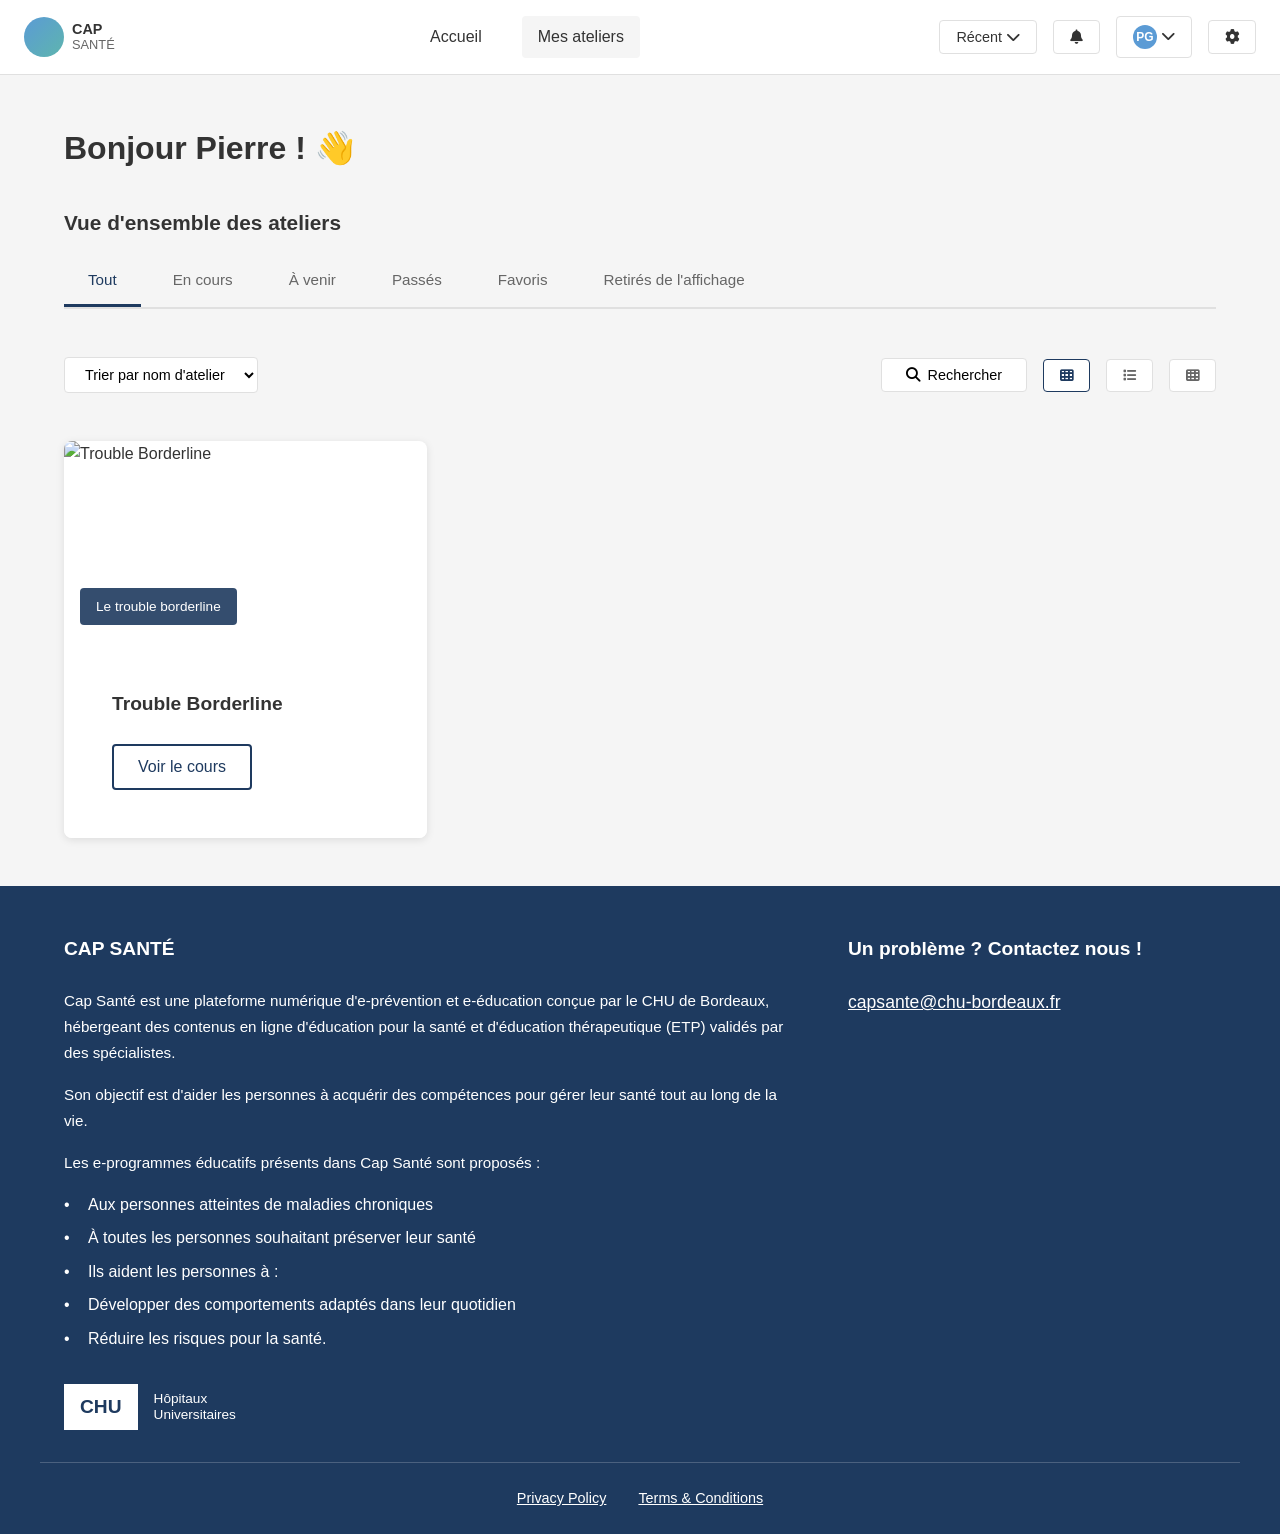
==== ateliers.html @ 9cea14b8 "reproduction site cap santé v1 statique" ====
<!DOCTYPE html>
<html lang="fr">
<head>
    <meta charset="UTF-8">
    <meta name="viewport" content="width=device-width, initial-scale=1.0">
    <title>Cap Santé - Mes ateliers</title>
    <link rel="stylesheet" href="styles.css">
    <link rel="stylesheet" href="https://cdnjs.cloudflare.com/ajax/libs/font-awesome/6.4.0/css/all.min.css">
</head>
<body>
    <!-- HEADER -->
    <header class="header">
        <div class="header-container">
            <div class="logo">
                <div class="logo-circle"></div>
                <div class="logo-text">
                    <span class="logo-cap">CAP</span>
                    <span class="logo-sante">SANTÉ</span>
                </div>
            </div>

            <nav class="nav">
                <a href="index.html" class="nav-link">Accueil</a>
                <a href="ateliers.html" class="nav-link active">Mes ateliers</a>
            </nav>

            <div class="user-section">
                <button class="recent-btn">
                    Récent <i class="fas fa-chevron-down"></i>
                </button>
                <button class="notif-btn">
                    <i class="fas fa-bell"></i>
                </button>
                <button class="user-btn">
                    <span class="user-avatar">PG</span>
                    <i class="fas fa-chevron-down"></i>
                </button>
                <button class="settings-btn">
                    <i class="fas fa-cog"></i>
                </button>
            </div>
        </div>
    </header>

    <!-- MAIN CONTENT -->
    <main class="main-content">
        <div class="container">
            <!-- Greeting -->
            <div class="greeting">
                <h1>Bonjour Pierre ! 👋</h1>
            </div>

            <!-- Tabs -->
            <div class="tabs-section">
                <h2 class="tabs-title">Vue d'ensemble des ateliers</h2>
                <div class="tabs">
                    <button class="tab active">Tout</button>
                    <button class="tab">En cours</button>
                    <button class="tab">À venir</button>
                    <button class="tab">Passés</button>
                    <button class="tab">Favoris</button>
                    <button class="tab">Retirés de l'affichage</button>
                </div>
            </div>

            <!-- Toolbar -->
            <div class="toolbar">
                <select class="sort-select">
                    <option>Trier par nom d'atelier</option>
                </select>
                <div class="toolbar-right">
                    <button class="search-btn">
                        <i class="fas fa-search"></i> Rechercher
                    </button>
                    <button class="view-btn active">
                        <i class="fas fa-th"></i>
                    </button>
                    <button class="view-btn">
                        <i class="fas fa-list"></i>
                    </button>
                    <button class="view-btn">
                        <i class="fas fa-table-cells"></i>
                    </button>
                </div>
            </div>

            <!-- Course Cards -->
            <div class="courses-grid">
                <div class="course-card">
                    <div class="course-image">
                        <img src="https://via.placeholder.com/300x200/8BC34A/FFFFFF?text=Le+trouble+borderline" alt="Trouble Borderline">
                        <span class="course-badge">Le trouble borderline</span>
                    </div>
                    <div class="course-content">
                        <h3 class="course-title">Trouble Borderline</h3>
                        <a href="cours.html" class="btn-outline">Voir le cours</a>
                    </div>
                </div>
            </div>
        </div>
    </main>

    <!-- FOOTER -->
    <footer class="footer">
        <div class="footer-container">
            <div class="footer-col footer-description">
                <h3 class="footer-title">CAP SANTÉ</h3>
                <p>Cap Santé est une plateforme numérique d'e-prévention et e-éducation conçue par le CHU de Bordeaux, hébergeant des contenus en ligne d'éducation pour la santé et d'éducation thérapeutique (ETP) validés par des spécialistes.</p>
                <p>Son objectif est d'aider les personnes à acquérir des compétences pour gérer leur santé tout au long de la vie.</p>
                <p>Les e-programmes éducatifs présents dans Cap Santé sont proposés :</p>
                <ul class="footer-list">
                    <li>Aux personnes atteintes de maladies chroniques</li>
                    <li>À toutes les personnes souhaitant préserver leur santé</li>
                    <li>Ils aident les personnes à :</li>
                    <li>Développer des comportements adaptés dans leur quotidien</li>
                    <li>Réduire les risques pour la santé.</li>
                </ul>

                <div class="footer-logo">
                    <div class="chu-logo">
                        <div class="chu-logo-box">CHU</div>
                        <div class="chu-logo-text">
                            <span>Hôpitaux</span>
                            <span>Universitaires</span>
                        </div>
                    </div>
                </div>
            </div>

            <div class="footer-col footer-contact">
                <h3 class="footer-title">Un problème ? Contactez nous !</h3>
                <a href="mailto:capsante@chu-bordeaux.fr" class="footer-email">capsante@chu-bordeaux.fr</a>
            </div>
        </div>

        <div class="footer-bottom">
            <a href="#" class="footer-link">Privacy Policy</a>
            <a href="#" class="footer-link">Terms & Conditions</a>
        </div>
    </footer>
</body>
</html>
---- styles.css ----
/* ========================================
   RESET & VARIABLES
   ======================================== */

* {
    margin: 0;
    padding: 0;
    box-sizing: border-box;
}

:root {
    /* Couleurs principales */
    --primary-blue: #1e3a5f;
    --secondary-blue: #2d4a6e;
    --light-blue: #5b9bd5;
    --accent-teal: #5eb5ae;
    --yellow: #ffc107;

    /* Couleurs de texte */
    --text-dark: #333;
    --text-light: #666;
    --text-white: #fff;

    /* Couleurs de fond */
    --bg-white: #fff;
    --bg-light-gray: #f5f5f5;
    --bg-gray: #e0e0e0;

    /* Espacements */
    --spacing-xs: 0.5rem;
    --spacing-sm: 1rem;
    --spacing-md: 1.5rem;
    --spacing-lg: 2rem;
    --spacing-xl: 3rem;

    /* Bordures */
    --border-radius: 8px;
    --border-radius-sm: 4px;

    /* Transitions */
    --transition: all 0.3s ease;
}

body {
    font-family: -apple-system, BlinkMacSystemFont, 'Segoe UI', Roboto, 'Helvetica Neue', Arial, sans-serif;
    line-height: 1.6;
    color: var(--text-dark);
    background-color: var(--bg-light-gray);
}

.container {
    max-width: 1200px;
    margin: 0 auto;
    padding: 0 var(--spacing-md);
}

/* ========================================
   HEADER
   ======================================== */

.header {
    background-color: var(--bg-white);
    border-bottom: 1px solid var(--bg-gray);
    padding: var(--spacing-sm) 0;
    position: sticky;
    top: 0;
    z-index: 100;
}

.header-container {
    max-width: 1400px;
    margin: 0 auto;
    padding: 0 var(--spacing-md);
    display: flex;
    align-items: center;
    justify-content: space-between;
}

/* Logo */
.logo {
    display: flex;
    align-items: center;
    gap: var(--spacing-xs);
    text-decoration: none;
}

.logo-circle {
    width: 40px;
    height: 40px;
    background: linear-gradient(135deg, var(--light-blue), var(--accent-teal));
    border-radius: 50%;
}

.logo-text {
    display: flex;
    flex-direction: column;
    line-height: 1.1;
}

.logo-cap {
    font-size: 0.9rem;
    font-weight: bold;
    color: var(--text-dark);
}

.logo-sante {
    font-size: 0.8rem;
    color: var(--text-light);
}

/* Navigation */
.nav {
    display: flex;
    gap: var(--spacing-md);
}

.nav-link {
    text-decoration: none;
    color: var(--text-dark);
    padding: var(--spacing-xs) var(--spacing-sm);
    border-radius: var(--border-radius-sm);
    transition: var(--transition);
}

.nav-link:hover {
    background-color: var(--bg-light-gray);
}

.nav-link.active {
    background-color: var(--bg-light-gray);
    font-weight: 500;
}

/* User section */
.user-section {
    display: flex;
    align-items: center;
    gap: var(--spacing-sm);
}

.user-section button {
    background: none;
    border: 1px solid var(--bg-gray);
    padding: var(--spacing-xs) var(--spacing-sm);
    border-radius: var(--border-radius-sm);
    cursor: pointer;
    transition: var(--transition);
    font-size: 0.9rem;
    color: var(--text-dark);
}

.user-section button:hover {
    background-color: var(--bg-light-gray);
}

.user-avatar {
    display: inline-block;
    width: 24px;
    height: 24px;
    background-color: var(--light-blue);
    color: var(--text-white);
    border-radius: 50%;
    text-align: center;
    line-height: 24px;
    font-size: 0.75rem;
    font-weight: bold;
}

/* ========================================
   HERO SECTION (Page d'accueil)
   ======================================== */

.hero {
    position: relative;
    height: 500px;
    background: linear-gradient(135deg, #1e3a5f 0%, #2d4a6e 50%, #5b9bd5 100%);
    display: flex;
    align-items: center;
    justify-content: flex-start;
    overflow: hidden;
}

.hero::before {
    content: '';
    position: absolute;
    top: 0;
    right: 0;
    width: 60%;
    height: 100%;
    background: url('https://via.placeholder.com/800x500/5b9bd5/FFFFFF?text=Education+Therapeutique') center/cover no-repeat;
    opacity: 0.3;
}

.hero-overlay {
    position: absolute;
    top: 0;
    left: 0;
    width: 100%;
    height: 100%;
    background: linear-gradient(to right, rgba(30, 58, 95, 0.9) 0%, rgba(30, 58, 95, 0.5) 100%);
}

.hero-content {
    position: relative;
    z-index: 2;
    max-width: 1200px;
    margin: 0 auto;
    padding: 0 var(--spacing-xl);
}

.hero-title {
    font-size: 4rem;
    font-weight: bold;
    color: var(--text-white);
    margin-bottom: var(--spacing-sm);
    text-shadow: 2px 2px 4px rgba(0, 0, 0, 0.3);
}

.hero-subtitle {
    font-size: 1.3rem;
    color: var(--text-white);
    margin-bottom: var(--spacing-lg);
    line-height: 1.5;
}

.btn-primary {
    display: inline-block;
    background-color: var(--accent-teal);
    color: var(--text-white);
    padding: var(--spacing-sm) var(--spacing-lg);
    border-radius: var(--border-radius);
    text-decoration: none;
    font-weight: 500;
    transition: var(--transition);
    box-shadow: 0 2px 4px rgba(0, 0, 0, 0.2);
}

.btn-primary:hover {
    background-color: #4a9f99;
    transform: translateY(-2px);
    box-shadow: 0 4px 8px rgba(0, 0, 0, 0.3);
}

/* ========================================
   CAP SANTÉ SECTION
   ======================================== */

.cap-sante-section {
    background-color: var(--bg-white);
    padding: var(--spacing-xl) 0;
}

.section-title {
    font-size: 2rem;
    color: var(--text-dark);
    margin-bottom: var(--spacing-md);
}

/* ========================================
   FOOTER
   ======================================== */

.footer {
    background-color: var(--primary-blue);
    color: var(--text-white);
    padding: var(--spacing-xl) 0 var(--spacing-md);
}

.footer-container {
    max-width: 1200px;
    margin: 0 auto;
    padding: 0 var(--spacing-md);
    display: grid;
    grid-template-columns: 2fr 1fr;
    gap: var(--spacing-xl);
}

.footer-title {
    font-size: 1.2rem;
    margin-bottom: var(--spacing-md);
    font-weight: bold;
}

.footer-description p {
    margin-bottom: var(--spacing-sm);
    font-size: 0.95rem;
    line-height: 1.7;
}

.footer-list {
    list-style: none;
    margin: var(--spacing-sm) 0;
}

.footer-list li {
    padding-left: var(--spacing-md);
    position: relative;
    margin-bottom: var(--spacing-xs);
}

.footer-list li::before {
    content: '•';
    position: absolute;
    left: 0;
}

.footer-logo {
    margin-top: var(--spacing-lg);
}

.chu-logo {
    display: flex;
    align-items: center;
    gap: var(--spacing-sm);
}

.chu-logo-box {
    background-color: var(--text-white);
    color: var(--primary-blue);
    padding: var(--spacing-xs) var(--spacing-sm);
    font-weight: bold;
    font-size: 1.2rem;
}

.chu-logo-text {
    display: flex;
    flex-direction: column;
    line-height: 1.2;
    font-size: 0.85rem;
}

.footer-email {
    color: var(--text-white);
    font-size: 1.1rem;
    text-decoration: underline;
}

.footer-email:hover {
    color: var(--accent-teal);
}

.footer-bottom {
    max-width: 1200px;
    margin: var(--spacing-lg) auto 0;
    padding: var(--spacing-md) var(--spacing-md) 0;
    border-top: 1px solid rgba(255, 255, 255, 0.2);
    text-align: center;
    display: flex;
    justify-content: center;
    gap: var(--spacing-lg);
}

.footer-link {
    color: var(--text-white);
    text-decoration: underline;
    font-size: 0.9rem;
}

.footer-link:hover {
    color: var(--accent-teal);
}

/* ========================================
   ATELIERS PAGE (Dashboard)
   ======================================== */

.main-content {
    padding: var(--spacing-xl) 0;
}

.greeting h1 {
    font-size: 2rem;
    margin-bottom: var(--spacing-lg);
}

/* Tabs */
.tabs-section {
    margin-bottom: var(--spacing-lg);
}

.tabs-title {
    font-size: 1.3rem;
    margin-bottom: var(--spacing-sm);
}

.tabs {
    display: flex;
    gap: var(--spacing-xs);
    border-bottom: 2px solid var(--bg-gray);
    flex-wrap: wrap;
}

.tab {
    background: none;
    border: none;
    padding: var(--spacing-sm) var(--spacing-md);
    cursor: pointer;
    font-size: 0.95rem;
    color: var(--text-light);
    border-bottom: 3px solid transparent;
    transition: var(--transition);
}

.tab:hover {
    color: var(--text-dark);
}

.tab.active {
    color: var(--primary-blue);
    border-bottom-color: var(--primary-blue);
    font-weight: 500;
}

/* Toolbar */
.toolbar {
    display: flex;
    justify-content: space-between;
    align-items: center;
    margin-bottom: var(--spacing-lg);
    padding: var(--spacing-sm) 0;
}

.sort-select {
    padding: var(--spacing-xs) var(--spacing-sm);
    border: 1px solid var(--bg-gray);
    border-radius: var(--border-radius-sm);
    background-color: var(--bg-white);
    cursor: pointer;
    font-size: 0.9rem;
}

.toolbar-right {
    display: flex;
    gap: var(--spacing-sm);
    align-items: center;
}

.search-btn {
    background-color: var(--bg-white);
    border: 1px solid var(--bg-gray);
    padding: var(--spacing-xs) var(--spacing-md);
    border-radius: var(--border-radius-sm);
    cursor: pointer;
    font-size: 0.9rem;
    display: flex;
    align-items: center;
    gap: var(--spacing-xs);
}

.view-btn {
    background-color: var(--bg-white);
    border: 1px solid var(--bg-gray);
    padding: var(--spacing-xs) var(--spacing-sm);
    border-radius: var(--border-radius-sm);
    cursor: pointer;
    color: var(--text-light);
    transition: var(--transition);
}

.view-btn:hover,
.view-btn.active {
    color: var(--primary-blue);
    border-color: var(--primary-blue);
}

/* Course Grid */
.courses-grid {
    display: grid;
    grid-template-columns: repeat(auto-fill, minmax(300px, 1fr));
    gap: var(--spacing-lg);
}

.course-card {
    background-color: var(--bg-white);
    border-radius: var(--border-radius);
    overflow: hidden;
    box-shadow: 0 2px 8px rgba(0, 0, 0, 0.1);
    transition: var(--transition);
}

.course-card:hover {
    transform: translateY(-4px);
    box-shadow: 0 4px 16px rgba(0, 0, 0, 0.15);
}

.course-image {
    position: relative;
    height: 200px;
    overflow: hidden;
}

.course-image img {
    width: 100%;
    height: 100%;
    object-fit: cover;
}

.course-badge {
    position: absolute;
    bottom: var(--spacing-sm);
    left: var(--spacing-sm);
    background-color: rgba(30, 58, 95, 0.9);
    color: var(--text-white);
    padding: var(--spacing-xs) var(--spacing-sm);
    border-radius: var(--border-radius-sm);
    font-size: 0.85rem;
}

.course-content {
    padding: var(--spacing-md);
}

.course-title {
    font-size: 1.2rem;
    margin-bottom: var(--spacing-md);
    color: var(--text-dark);
}

.btn-outline {
    display: inline-block;
    padding: var(--spacing-xs) var(--spacing-md);
    border: 2px solid var(--primary-blue);
    border-radius: var(--border-radius-sm);
    color: var(--primary-blue);
    text-decoration: none;
    font-weight: 500;
    transition: var(--transition);
}

.btn-outline:hover {
    background-color: var(--primary-blue);
    color: var(--text-white);
}

/* ========================================
   COURSE PAGE (Cours intérieur)
   ======================================== */

.course-layout {
    display: flex;
    min-height: calc(100vh - 60px);
}

/* Sidebar */
.course-sidebar {
    width: 280px;
    background-color: var(--bg-white);
    border-right: 1px solid var(--bg-gray);
    padding: var(--spacing-md);
    overflow-y: auto;
}

.sidebar-header {
    display: flex;
    justify-content: space-between;
    align-items: center;
    margin-bottom: var(--spacing-md);
}

.sidebar-header h3 {
    font-size: 1.1rem;
    color: var(--text-dark);
}

.sidebar-close {
    background: none;
    border: none;
    cursor: pointer;
    color: var(--text-light);
    font-size: 1.2rem;
}

.sidebar-nav {
    display: flex;
    flex-direction: column;
    gap: var(--spacing-xs);
}

.sidebar-section {
    border: 1px solid var(--bg-gray);
    border-radius: var(--border-radius-sm);
    overflow: hidden;
}

.sidebar-section.active {
    border-color: var(--light-blue);
}

.sidebar-section-btn {
    width: 100%;
    display: flex;
    justify-content: space-between;
    align-items: center;
    padding: var(--spacing-sm);
    background-color: var(--bg-light-gray);
    border: none;
    cursor: pointer;
    font-size: 0.95rem;
    color: var(--text-dark);
    text-align: left;
}

.sidebar-section.active .sidebar-section-btn {
    background-color: #e3f2fd;
    color: var(--light-blue);
    font-weight: 500;
}

.sidebar-section-content {
    padding: var(--spacing-xs) var(--spacing-sm);
    background-color: var(--bg-white);
}

.sidebar-link {
    display: block;
    padding: var(--spacing-xs) var(--spacing-sm);
    color: var(--text-dark);
    text-decoration: none;
    border-radius: var(--border-radius-sm);
    font-size: 0.9rem;
}

.sidebar-link:hover {
    background-color: var(--bg-light-gray);
}

/* Main Course Content */
.course-main {
    flex: 1;
    overflow-y: auto;
}

.course-banner {
    position: relative;
    height: 300px;
    background-color: #9fa8a3;
    overflow: hidden;
}

.course-banner img {
    width: 100%;
    height: 100%;
    object-fit: cover;
    opacity: 0.7;
}

.course-banner-overlay {
    position: absolute;
    bottom: 0;
    left: 0;
    width: 100%;
    padding: var(--spacing-lg);
    background: linear-gradient(to top, rgba(0, 0, 0, 0.8), transparent);
    color: var(--text-white);
}

.course-banner-label {
    display: inline-block;
    background-color: rgba(255, 255, 255, 0.9);
    color: var(--text-dark);
    padding: var(--spacing-xs) var(--spacing-sm);
    border-radius: var(--border-radius-sm);
    font-size: 0.85rem;
    margin-bottom: var(--spacing-xs);
}

.course-banner-title {
    font-size: 2rem;
    margin-bottom: var(--spacing-xs);
}

.course-banner-author {
    font-size: 0.9rem;
    opacity: 0.9;
}

/* Course Tabs */
.course-tabs {
    display: flex;
    background-color: var(--bg-white);
    border-bottom: 2px solid var(--bg-gray);
}

.course-tab {
    padding: var(--spacing-sm) var(--spacing-lg);
    background: none;
    border: none;
    border-bottom: 3px solid transparent;
    cursor: pointer;
    font-size: 1rem;
    color: var(--text-light);
    transition: var(--transition);
}

.course-tab:hover {
    color: var(--text-dark);
}

.course-tab.active {
    color: var(--light-blue);
    border-bottom-color: var(--light-blue);
    font-weight: 500;
}

/* Course Content Sections */
.course-content {
    background-color: var(--bg-white);
    padding: var(--spacing-xl);
}

.course-section {
    margin-bottom: var(--spacing-xl);
    padding-bottom: var(--spacing-xl);
    border-bottom: 1px solid var(--bg-gray);
}

.course-section:last-child {
    border-bottom: none;
}

.course-section h2 {
    font-size: 1.5rem;
    margin-bottom: var(--spacing-md);
    color: var(--text-dark);
}

.course-section h3 {
    font-size: 1.2rem;
    margin-bottom: var(--spacing-md);
    color: var(--text-dark);
}

/* Video Container */
.video-container {
    margin-top: var(--spacing-md);
}

.video-placeholder {
    background-color: #000;
    color: var(--text-white);
    height: 400px;
    display: flex;
    flex-direction: column;
    align-items: center;
    justify-content: center;
    gap: var(--spacing-md);
    border-radius: var(--border-radius);
}

.video-placeholder p {
    font-size: 1.2rem;
}

.play-btn {
    background-color: var(--bg-white);
    color: var(--text-dark);
    border: none;
    padding: var(--spacing-sm) var(--spacing-lg);
    border-radius: var(--border-radius);
    cursor: pointer;
    font-size: 1rem;
    display: flex;
    align-items: center;
    gap: var(--spacing-xs);
    transition: var(--transition);
}

.play-btn:hover {
    background-color: var(--bg-light-gray);
}

/* Rating Section */
.rating-section {
    margin-top: var(--spacing-xl);
}

.rating-container {
    display: grid;
    grid-template-columns: 1fr 2fr;
    gap: var(--spacing-xl);
    margin-bottom: var(--spacing-lg);
    padding: var(--spacing-lg);
    background-color: var(--bg-light-gray);
    border-radius: var(--border-radius);
}

.rating-summary {
    text-align: center;
}

.rating-number {
    font-size: 4rem;
    font-weight: bold;
    color: var(--text-dark);
}

.rating-stars {
    font-size: 1.5rem;
    color: var(--bg-gray);
    margin: var(--spacing-sm) 0;
}

.rating-text {
    color: var(--text-light);
    margin-bottom: var(--spacing-md);
}

.btn-yellow {
    background-color: var(--yellow);
    color: var(--text-dark);
    border: none;
    padding: var(--spacing-sm) var(--spacing-lg);
    border-radius: var(--border-radius-sm);
    cursor: pointer;
    font-weight: 500;
    transition: var(--transition);
}

.btn-yellow:hover {
    background-color: #e0a800;
}

.rating-bars {
    display: flex;
    flex-direction: column;
    gap: var(--spacing-sm);
}

.rating-bar-item {
    display: flex;
    align-items: center;
    gap: var(--spacing-sm);
}

.rating-bar {
    flex: 1;
    height: 20px;
    background-color: var(--bg-gray);
    border-radius: var(--border-radius-sm);
    overflow: hidden;
}

.rating-bar-fill {
    height: 100%;
    background-color: var(--yellow);
}

.rating-stars-small {
    color: var(--yellow);
    font-size: 0.9rem;
    white-space: nowrap;
}

.rating-stars-small .far {
    color: var(--bg-gray);
}

/* Reviews Section */
.reviews-section {
    margin-top: var(--spacing-lg);
}

.reviews-header {
    display: flex;
    justify-content: space-between;
    align-items: center;
    margin-bottom: var(--spacing-md);
}

.reviews-header h4 {
    font-size: 1.2rem;
}

.reviews-filter {
    padding: var(--spacing-xs) var(--spacing-sm);
    border: 1px solid var(--bg-gray);
    border-radius: var(--border-radius-sm);
    background-color: var(--bg-white);
}

.no-reviews {
    text-align: center;
    color: var(--text-light);
    padding: var(--spacing-lg);
    font-style: italic;
}

/* Scroll to top button */
.scroll-top {
    position: fixed;
    bottom: var(--spacing-lg);
    right: var(--spacing-lg);
    width: 50px;
    height: 50px;
    background-color: var(--light-blue);
    color: var(--text-white);
    border: none;
    border-radius: 50%;
    cursor: pointer;
    box-shadow: 0 2px 8px rgba(0, 0, 0, 0.2);
    transition: var(--transition);
}

.scroll-top:hover {
    background-color: var(--primary-blue);
    transform: translateY(-2px);
}

/* ========================================
   RESPONSIVE (pour plus tard)
   ======================================== */

@media (max-width: 768px) {
    .header-container {
        flex-direction: column;
        gap: var(--spacing-sm);
    }

    .hero-title {
        font-size: 2.5rem;
    }

    .footer-container {
        grid-template-columns: 1fr;
    }

    .course-layout {
        flex-direction: column;
    }

    .course-sidebar {
        width: 100%;
    }

    .rating-container {
        grid-template-columns: 1fr;
    }
}
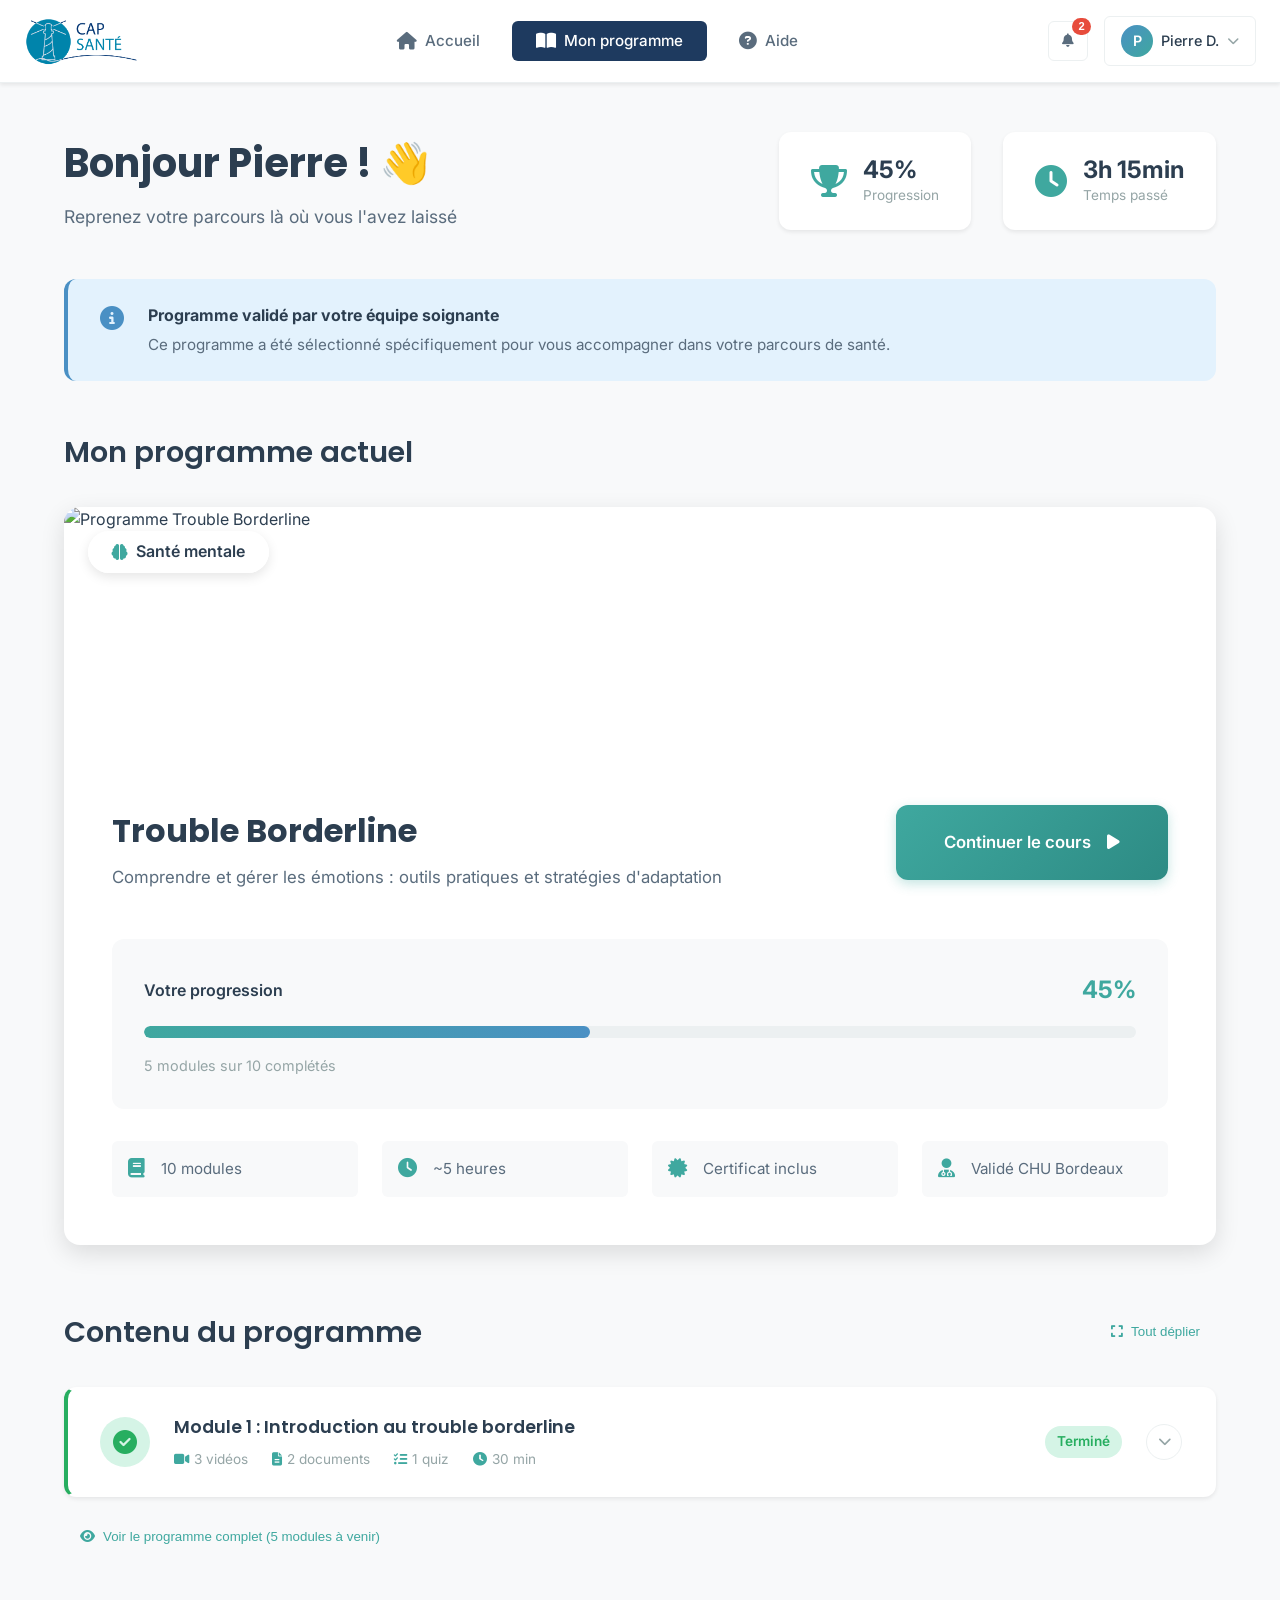
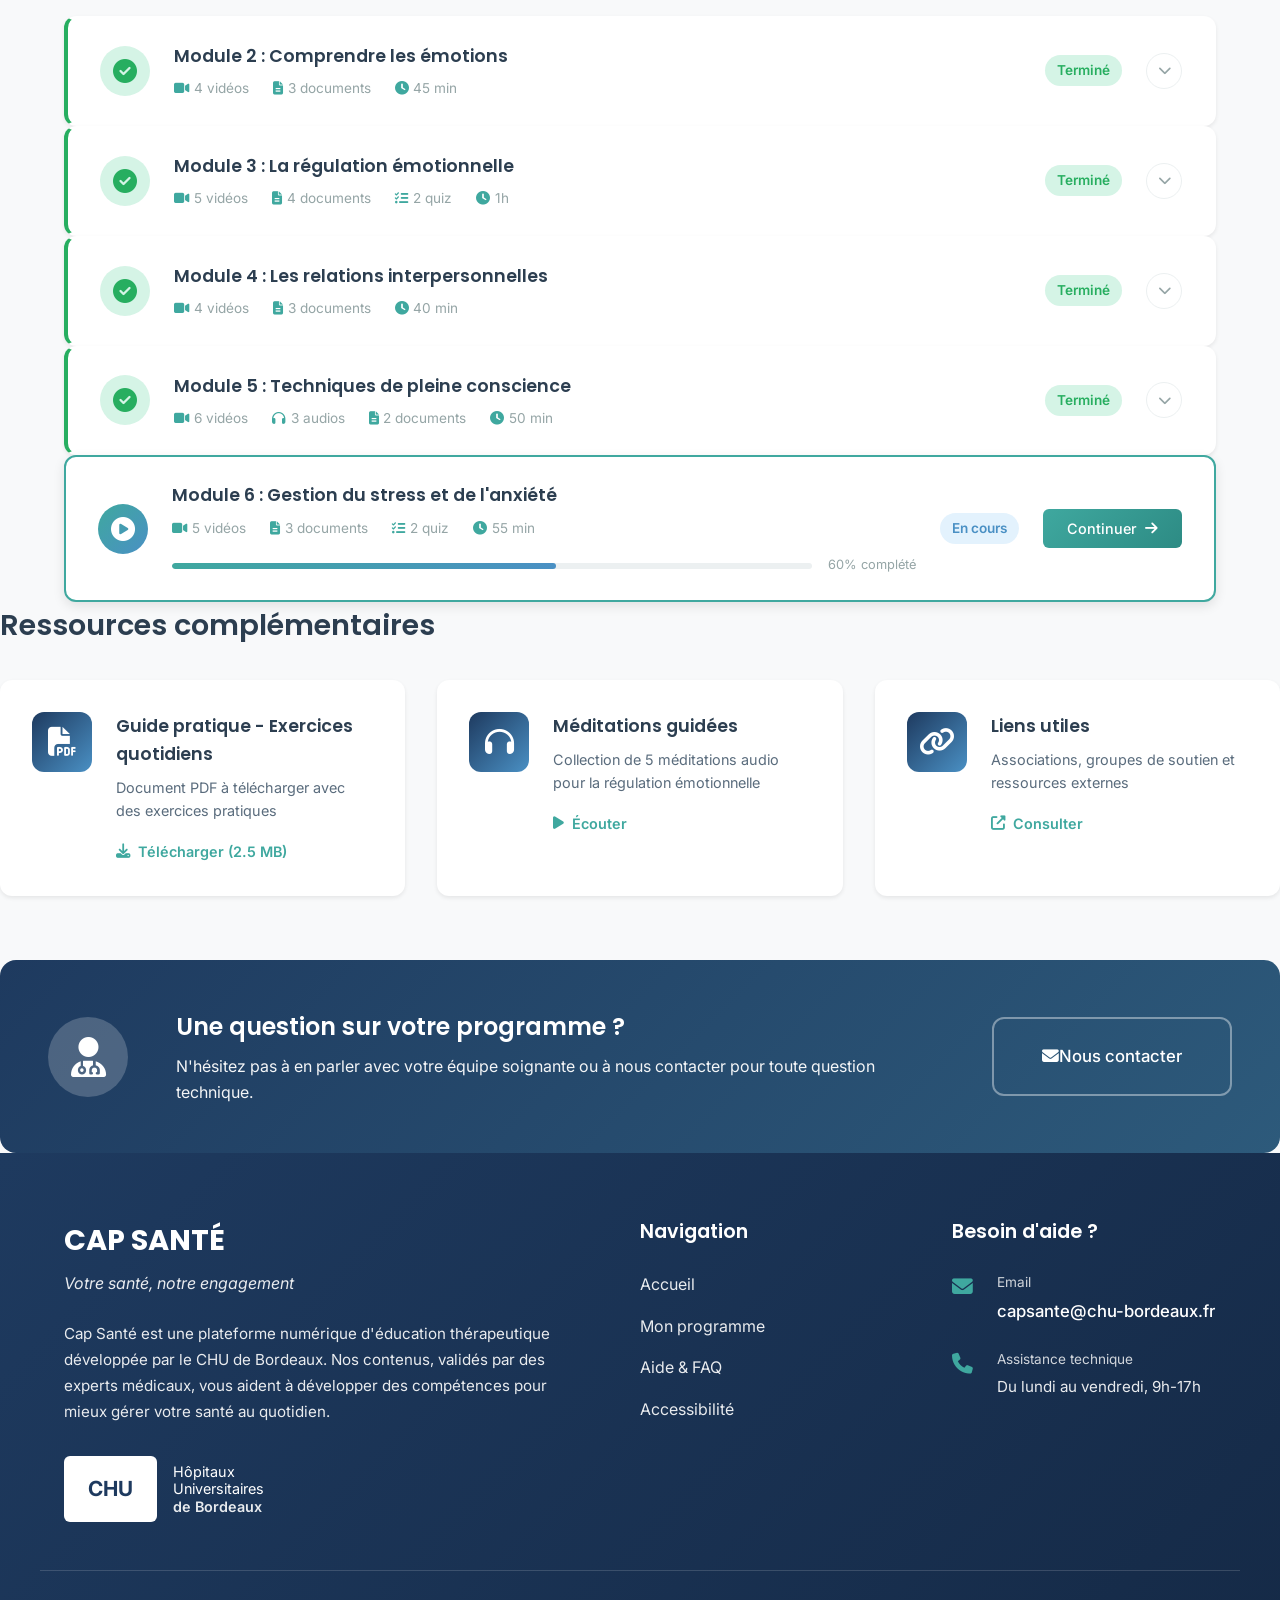
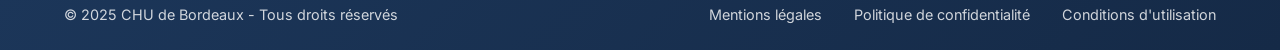
==== commit 2b060bed: "amélioration UX UI DESIGN" ====
--- a/ateliers.html
+++ b/ateliers.html
@@ -3,140 +3,539 @@
 <head>
     <meta charset="UTF-8">
     <meta name="viewport" content="width=device-width, initial-scale=1.0">
-    <title>Cap Santé - Mes ateliers</title>
+    <title>Cap Santé - Mon programme</title>
     <link rel="stylesheet" href="styles.css">
     <link rel="stylesheet" href="https://cdnjs.cloudflare.com/ajax/libs/font-awesome/6.4.0/css/all.min.css">
+    <link rel="preconnect" href="https://fonts.googleapis.com">
+    <link rel="preconnect" href="https://fonts.gstatic.com" crossorigin>
+    <link href="https://fonts.googleapis.com/css2?family=Poppins:wght@300;400;500;600;700&family=Inter:wght@400;500;600&display=swap" rel="stylesheet">
 </head>
+
 <body>
-    <!-- HEADER -->
+    <!-- HEADER (cohérent avec index) -->
     <header class="header">
         <div class="header-container">
-            <div class="logo">
-                <div class="logo-circle"></div>
-                <div class="logo-text">
-                    <span class="logo-cap">CAP</span>
-                    <span class="logo-sante">SANTÉ</span>
-                </div>
-            </div>
-
-            <nav class="nav">
-                <a href="index.html" class="nav-link">Accueil</a>
-                <a href="ateliers.html" class="nav-link active">Mes ateliers</a>
+            <a href="index.html" class="logo">
+                <img src="assets/images/logo-cap-sante.png" alt="Cap Santé - Retour à l'accueil" class="logo-img">
+            </a>
+
+            <nav class="nav" aria-label="Navigation principale">
+                <a href="index.html" class="nav-link">
+                    <i class="fas fa-home"></i>
+                    <span>Accueil</span>
+                </a>
+                <a href="ateliers.html" class="nav-link active" aria-current="page">
+                    <i class="fas fa-book-open"></i>
+                    <span>Mon programme</span>
+                </a>
+                <a href="#" class="nav-link">
+                    <i class="fas fa-question-circle"></i>
+                    <span>Aide</span>
+                </a>
             </nav>
 
             <div class="user-section">
-                <button class="recent-btn">
-                    Récent <i class="fas fa-chevron-down"></i>
+                <button class="icon-btn" aria-label="Notifications">
+                    <i class="fas fa-bell"></i>
+                    <span class="notif-badge">2</span>
                 </button>
-                <button class="notif-btn">
-                    <i class="fas fa-bell"></i>
-                </button>
-                <button class="user-btn">
-                    <span class="user-avatar">PG</span>
+                <div class="user-profile">
+                    <span class="user-avatar">P</span>
+                    <span class="user-name">Pierre D.</span>
                     <i class="fas fa-chevron-down"></i>
-                </button>
-                <button class="settings-btn">
-                    <i class="fas fa-cog"></i>
-                </button>
+                </div>
             </div>
         </div>
     </header>
 
     <!-- MAIN CONTENT -->
-    <main class="main-content">
+    <main class="main-content dashboard-content">
         <div class="container">
-            <!-- Greeting -->
-            <div class="greeting">
-                <h1>Bonjour Pierre ! 👋</h1>
-            </div>
-
-            <!-- Tabs -->
-            <div class="tabs-section">
-                <h2 class="tabs-title">Vue d'ensemble des ateliers</h2>
-                <div class="tabs">
-                    <button class="tab active">Tout</button>
-                    <button class="tab">En cours</button>
-                    <button class="tab">À venir</button>
-                    <button class="tab">Passés</button>
-                    <button class="tab">Favoris</button>
-                    <button class="tab">Retirés de l'affichage</button>
-                </div>
-            </div>
-
-            <!-- Toolbar -->
-            <div class="toolbar">
-                <select class="sort-select">
-                    <option>Trier par nom d'atelier</option>
-                </select>
-                <div class="toolbar-right">
-                    <button class="search-btn">
-                        <i class="fas fa-search"></i> Rechercher
+            <!-- Greeting Section avec contexte -->
+            <div class="dashboard-greeting">
+                <div class="greeting-text">
+                    <h1 class="greeting-title">Bonjour Pierre ! 👋</h1>
+                    <p class="greeting-subtitle">Reprenez votre parcours là où vous l'avez laissé</p>
+                </div>
+                <div class="greeting-stats">
+                    <div class="stat-item">
+                        <i class="fas fa-trophy"></i>
+                        <div>
+                            <span class="stat-value">45%</span>
+                            <span class="stat-label">Progression</span>
+                        </div>
+                    </div>
+                    <div class="stat-item">
+                        <i class="fas fa-clock"></i>
+                        <div>
+                            <span class="stat-value">3h 15min</span>
+                            <span class="stat-label">Temps passé</span>
+                        </div>
+                    </div>
+                </div>
+            </div>
+
+            <!-- Alert/Info Box -->
+            <div class="info-alert info-alert-primary">
+                <i class="fas fa-info-circle"></i>
+                <div>
+                    <strong>Programme validé par votre équipe soignante</strong>
+                    <p>Ce programme a été sélectionné spécifiquement pour vous accompagner dans votre parcours de santé.</p>
+                </div>
+            </div>
+
+            <!-- Mon Programme Principal -->
+            <section class="my-program-section">
+                <div class="section-header-inline">
+                    <h2 class="section-title-small">Mon programme actuel</h2>
+                </div>
+
+                <div class="program-hero-card">
+                    <div class="program-hero-image">
+                        <img src="https://via.placeholder.com/800x300/8e44ad/FFFFFF?text=Trouble+Borderline" alt="Programme Trouble Borderline">
+                        <div class="program-hero-badge">
+                            <i class="fas fa-brain"></i>
+                            <span>Santé mentale</span>
+                        </div>
+                    </div>
+
+                    <div class="program-hero-content">
+                        <div class="program-hero-header">
+                            <div>
+                                <h2 class="program-hero-title">Trouble Borderline</h2>
+                                <p class="program-hero-subtitle">Comprendre et gérer les émotions : outils pratiques et stratégies d'adaptation</p>
+                            </div>
+                            <a href="cours.html" class="btn-primary">
+                                <span>Continuer le cours</span>
+                                <i class="fas fa-play"></i>
+                            </a>
+                        </div>
+
+                        <!-- Progress Bar -->
+                        <div class="progress-section">
+                            <div class="progress-header">
+                                <span class="progress-label">Votre progression</span>
+                                <span class="progress-percentage">45%</span>
+                            </div>
+                            <div class="progress-bar-container">
+                                <div class="progress-bar-fill" style="width: 45%"></div>
+                            </div>
+                            <p class="progress-text">5 modules sur 10 complétés</p>
+                        </div>
+
+                        <!-- Quick Stats -->
+                        <div class="program-quick-stats">
+                            <div class="quick-stat-item">
+                                <i class="fas fa-book"></i>
+                                <span>10 modules</span>
+                            </div>
+                            <div class="quick-stat-item">
+                                <i class="fas fa-clock"></i>
+                                <span>~5 heures</span>
+                            </div>
+                            <div class="quick-stat-item">
+                                <i class="fas fa-certificate"></i>
+                                <span>Certificat inclus</span>
+                            </div>
+                            <div class="quick-stat-item">
+                                <i class="fas fa-user-md"></i>
+                                <span>Validé CHU Bordeaux</span>
+                            </div>
+                        </div>
+                    </div>
+                </div>
+            </section>
+
+            <!-- Modules / Chapitres -->
+            <section class="modules-section">
+                <div class="section-header-inline">
+                    <h2 class="section-title-small">Contenu du programme</h2>
+                    <div class="section-actions">
+                        <button class="btn-text">
+                            <i class="fas fa-expand"></i> Tout déplier
+                        </button>
+                    </div>
+                </div>
+
+                <div class="modules-list">
+                    <!-- Module 1 - Complété -->
+                    <div class="module-item module-completed">
+                        <div class="module-header">
+                            <div class="module-icon">
+                                <i class="fas fa-check-circle"></i>
+                            </div>
+                            <div class="module-info">
+                                <h3 class="module-title">Module 1 : Introduction au trouble borderline</h3>
+                                <div class="module-meta">
+                                    <span><i class="fas fa-video"></i> 3 vidéos</span>
+                                    <span><i class="fas fa-file-alt"></i> 2 documents</span>
+                                    <span><i class="fas fa-tasks"></i> 1 quiz</span>
+                                    <span><i class="fas fa-clock"></i> 30 min</span>
+                                </div>
+                            </div>
+                            <div class="module-actions">
+                                <span class="module-status module-status-done">Terminé</span>
+                                <button class="btn-icon" aria-label="Détails du module">
+                                    <i class="fas fa-chevron-down"></i>
+                                </button>
+                            </div>
+                        </div>
+                    </div>
+                      <!-- Bouton pour afficher modules verrouillés -->
+                <div class="modules-show-all">
+                    <button class="btn-text" onclick="showAllModules()">
+                        <i class="fas fa-eye"></i> Voir le programme complet (5 modules à venir)
                     </button>
-                    <button class="view-btn active">
-                        <i class="fas fa-th"></i>
-                    </button>
-                    <button class="view-btn">
-                        <i class="fas fa-list"></i>
-                    </button>
-                    <button class="view-btn">
-                        <i class="fas fa-table-cells"></i>
-                    </button>
-                </div>
-            </div>
-
-            <!-- Course Cards -->
-            <div class="courses-grid">
-                <div class="course-card">
-                    <div class="course-image">
-                        <img src="https://via.placeholder.com/300x200/8BC34A/FFFFFF?text=Le+trouble+borderline" alt="Trouble Borderline">
-                        <span class="course-badge">Le trouble borderline</span>
-                    </div>
-                    <div class="course-content">
-                        <h3 class="course-title">Trouble Borderline</h3>
-                        <a href="cours.html" class="btn-outline">Voir le cours</a>
-                    </div>
-                </div>
+                </div>
+            </section>
+
+                    <!-- Module 2 - Complété -->
+                    <div class="module-item module-completed">
+                        <div class="module-header">
+                            <div class="module-icon">
+                                <i class="fas fa-check-circle"></i>
+                            </div>
+                            <div class="module-info">
+                                <h3 class="module-title">Module 2 : Comprendre les émotions</h3>
+                                <div class="module-meta">
+                                    <span><i class="fas fa-video"></i> 4 vidéos</span>
+                                    <span><i class="fas fa-file-alt"></i> 3 documents</span>
+                                    <span><i class="fas fa-clock"></i> 45 min</span>
+                                </div>
+                            </div>
+                            <div class="module-actions">
+                                <span class="module-status module-status-done">Terminé</span>
+                                <button class="btn-icon">
+                                    <i class="fas fa-chevron-down"></i>
+                                </button>
+                            </div>
+                        </div>
+                    </div>
+
+                    <!-- Module 3 - Complété -->
+                    <div class="module-item module-completed">
+                        <div class="module-header">
+                            <div class="module-icon">
+                                <i class="fas fa-check-circle"></i>
+                            </div>
+                            <div class="module-info">
+                                <h3 class="module-title">Module 3 : La régulation émotionnelle</h3>
+                                <div class="module-meta">
+                                    <span><i class="fas fa-video"></i> 5 vidéos</span>
+                                    <span><i class="fas fa-file-alt"></i> 4 documents</span>
+                                    <span><i class="fas fa-tasks"></i> 2 quiz</span>
+                                    <span><i class="fas fa-clock"></i> 1h</span>
+                                </div>
+                            </div>
+                            <div class="module-actions">
+                                <span class="module-status module-status-done">Terminé</span>
+                                <button class="btn-icon">
+                                    <i class="fas fa-chevron-down"></i>
+                                </button>
+                            </div>
+                        </div>
+                    </div>
+
+                    <!-- Module 4 - Complété -->
+                    <div class="module-item module-completed">
+                        <div class="module-header">
+                            <div class="module-icon">
+                                <i class="fas fa-check-circle"></i>
+                            </div>
+                            <div class="module-info">
+                                <h3 class="module-title">Module 4 : Les relations interpersonnelles</h3>
+                                <div class="module-meta">
+                                    <span><i class="fas fa-video"></i> 4 vidéos</span>
+                                    <span><i class="fas fa-file-alt"></i> 3 documents</span>
+                                    <span><i class="fas fa-clock"></i> 40 min</span>
+                                </div>
+                            </div>
+                            <div class="module-actions">
+                                <span class="module-status module-status-done">Terminé</span>
+                                <button class="btn-icon">
+                                    <i class="fas fa-chevron-down"></i>
+                                </button>
+                            </div>
+                        </div>
+                    </div>
+
+                    <!-- Module 5 - Complété -->
+                    <div class="module-item module-completed">
+                        <div class="module-header">
+                            <div class="module-icon">
+                                <i class="fas fa-check-circle"></i>
+                            </div>
+                            <div class="module-info">
+                                <h3 class="module-title">Module 5 : Techniques de pleine conscience</h3>
+                                <div class="module-meta">
+                                    <span><i class="fas fa-video"></i> 6 vidéos</span>
+                                    <span><i class="fas fa-headphones"></i> 3 audios</span>
+                                    <span><i class="fas fa-file-alt"></i> 2 documents</span>
+                                    <span><i class="fas fa-clock"></i> 50 min</span>
+                                </div>
+                            </div>
+                            <div class="module-actions">
+                                <span class="module-status module-status-done">Terminé</span>
+                                <button class="btn-icon">
+                                    <i class="fas fa-chevron-down"></i>
+                                </button>
+                            </div>
+                        </div>
+                    </div>
+
+                    <!-- Module 6 - En cours -->
+                    <div class="module-item module-current">
+                        <div class="module-header">
+                            <div class="module-icon">
+                                <i class="fas fa-play-circle"></i>
+                            </div>
+                            <div class="module-info">
+                                <h3 class="module-title">Module 6 : Gestion du stress et de l'anxiété</h3>
+                                <div class="module-meta">
+                                    <span><i class="fas fa-video"></i> 5 vidéos</span>
+                                    <span><i class="fas fa-file-alt"></i> 3 documents</span>
+                                    <span><i class="fas fa-tasks"></i> 2 quiz</span>
+                                    <span><i class="fas fa-clock"></i> 55 min</span>
+                                </div>
+                                <div class="module-progress">
+                                    <div class="module-progress-bar">
+                                        <div class="module-progress-fill" style="width: 60%"></div>
+                                    </div>
+                                    <span class="module-progress-text">60% complété</span>
+                                </div>
+                            </div>
+                            <div class="module-actions">
+                                <span class="module-status module-status-current">En cours</span>
+                                <a href="cours.html" class="btn-small btn-primary-small">
+                                    <span>Continuer</span>
+                                    <i class="fas fa-arrow-right"></i>
+                                </a>
+                            </div>
+                        </div>
+                    </div>
+
+                    <!-- Module 7 - Verrouillé -->
+                    <div class="module-item module-locked">
+                        <div class="module-header">
+                            <div class="module-icon">
+                                <i class="fas fa-lock"></i>
+                            </div>
+                            <div class="module-info">
+                                <h3 class="module-title">Module 7 : La tolérance à la détresse</h3>
+                                <div class="module-meta">
+                                    <span><i class="fas fa-video"></i> 4 vidéos</span>
+                                    <span><i class="fas fa-file-alt"></i> 2 documents</span>
+                                    <span><i class="fas fa-clock"></i> 45 min</span>
+                                </div>
+                            </div>
+                            <div class="module-actions">
+                                <span class="module-status module-status-locked">Verrouillé</span>
+                            </div>
+                        </div>
+                    </div>
+
+                    <!-- Module 8 - Verrouillé -->
+                    <div class="module-item module-locked">
+                        <div class="module-header">
+                            <div class="module-icon">
+                                <i class="fas fa-lock"></i>
+                            </div>
+                            <div class="module-info">
+                                <h3 class="module-title">Module 8 : Construire une vie qui vaut la peine</h3>
+                                <div class="module-meta">
+                                    <span><i class="fas fa-video"></i> 5 vidéos</span>
+                                    <span><i class="fas fa-file-alt"></i> 3 documents</span>
+                                    <span><i class="fas fa-clock"></i> 50 min</span>
+                                </div>
+                            </div>
+                            <div class="module-actions">
+                                <span class="module-status module-status-locked">Verrouillé</span>
+                            </div>
+                        </div>
+                    </div>
+
+                    <!-- Module 9 - Verrouillé -->
+                    <div class="module-item module-locked">
+                        <div class="module-header">
+                            <div class="module-icon">
+                                <i class="fas fa-lock"></i>
+                            </div>
+                            <div class="module-info">
+                                <h3 class="module-title">Module 9 : Prévention des rechutes</h3>
+                                <div class="module-meta">
+                                    <span><i class="fas fa-video"></i> 4 vidéos</span>
+                                    <span><i class="fas fa-file-alt"></i> 4 documents</span>
+                                    <span><i class="fas fa-tasks"></i> 1 quiz</span>
+                                    <span><i class="fas fa-clock"></i> 40 min</span>
+                                </div>
+                            </div>
+                            <div class="module-actions">
+                                <span class="module-status module-status-locked">Verrouillé</span>
+                            </div>
+                        </div>
+                    </div>
+
+                    <!-- Module 10 - Verrouillé -->
+                    <div class="module-item module-locked">
+                        <div class="module-header">
+                            <div class="module-icon">
+                                <i class="fas fa-lock"></i>
+                            </div>
+                            <div class="module-info">
+                                <h3 class="module-title">Module 10 : Bilan et perspectives</h3>
+                                <div class="module-meta">
+                                    <span><i class="fas fa-video"></i> 3 vidéos</span>
+                                    <span><i class="fas fa-certificate"></i> Certificat</span>
+                                    <span><i class="fas fa-clock"></i> 35 min</span>
+                                </div>
+                            </div>
+                            <div class="module-actions">
+                                <span class="module-status module-status-locked">Verrouillé</span>
+                            </div>
+                        </div>
+                    </div>
+                </div>
+            </section>
+
+            <!-- Ressources complémentaires -->
+            <section class="resources-section">
+                <div class="section-header-inline">
+                    <h2 class="section-title-small">Ressources complémentaires</h2>
+                </div>
+
+                <div class="resources-grid">
+                    <div class="resource-card">
+                        <div class="resource-icon">
+                            <i class="fas fa-file-pdf"></i>
+                        </div>
+                        <div class="resource-content">
+                            <h3 class="resource-title">Guide pratique - Exercices quotidiens</h3>
+                            <p class="resource-desc">Document PDF à télécharger avec des exercices pratiques</p>
+                            <a href="#" class="resource-link">
+                                <i class="fas fa-download"></i> Télécharger (2.5 MB)
+                            </a>
+                        </div>
+                    </div>
+
+                    <div class="resource-card">
+                        <div class="resource-icon">
+                            <i class="fas fa-headphones"></i>
+                        </div>
+                        <div class="resource-content">
+                            <h3 class="resource-title">Méditations guidées</h3>
+                            <p class="resource-desc">Collection de 5 méditations audio pour la régulation émotionnelle</p>
+                            <a href="#" class="resource-link">
+                                <i class="fas fa-play"></i> Écouter
+                            </a>
+                        </div>
+                    </div>
+
+                    <div class="resource-card">
+                        <div class="resource-icon">
+                            <i class="fas fa-link"></i>
+                        </div>
+                        <div class="resource-content">
+                            <h3 class="resource-title">Liens utiles</h3>
+                            <p class="resource-desc">Associations, groupes de soutien et ressources externes</p>
+                            <a href="#" class="resource-link">
+                                <i class="fas fa-external-link-alt"></i> Consulter
+                            </a>
+                        </div>
+                    </div>
+                </div>
+            </section>
+
+            <!-- CTA Contact équipe -->
+            <div class="contact-cta">
+                <div class="contact-cta-icon">
+                    <i class="fas fa-user-md"></i>
+                </div>
+                <div class="contact-cta-content">
+                    <h3>Une question sur votre programme ?</h3>
+                    <p>N'hésitez pas à en parler avec votre équipe soignante ou à nous contacter pour toute question technique.</p>
+                </div>
+                <a href="mailto:capsante@chu-bordeaux.fr" class="btn-secondary">
+                    <i class="fas fa-envelope"></i>
+                    <span>Nous contacter</span>
+                </a>
             </div>
         </div>
     </main>
 
-    <!-- FOOTER -->
+    <!-- FOOTER (cohérent avec index) -->
     <footer class="footer">
         <div class="footer-container">
-            <div class="footer-col footer-description">
-                <h3 class="footer-title">CAP SANTÉ</h3>
-                <p>Cap Santé est une plateforme numérique d'e-prévention et e-éducation conçue par le CHU de Bordeaux, hébergeant des contenus en ligne d'éducation pour la santé et d'éducation thérapeutique (ETP) validés par des spécialistes.</p>
-                <p>Son objectif est d'aider les personnes à acquérir des compétences pour gérer leur santé tout au long de la vie.</p>
-                <p>Les e-programmes éducatifs présents dans Cap Santé sont proposés :</p>
-                <ul class="footer-list">
-                    <li>Aux personnes atteintes de maladies chroniques</li>
-                    <li>À toutes les personnes souhaitant préserver leur santé</li>
-                    <li>Ils aident les personnes à :</li>
-                    <li>Développer des comportements adaptés dans leur quotidien</li>
-                    <li>Réduire les risques pour la santé.</li>
-                </ul>
-
-                <div class="footer-logo">
+            <div class="footer-col footer-main">
+                <div class="footer-logo-section">
+                    <h3 class="footer-brand">CAP SANTÉ</h3>
+                    <p class="footer-tagline">Votre santé, notre engagement</p>
+                </div>
+
+                <p class="footer-description">Cap Santé est une plateforme numérique d'éducation thérapeutique développée par le CHU de Bordeaux. Nos contenus, validés par des experts médicaux, vous aident à développer des compétences pour mieux gérer votre santé au quotidien.</p>
+
+                <div class="footer-chu-logo">
                     <div class="chu-logo">
                         <div class="chu-logo-box">CHU</div>
                         <div class="chu-logo-text">
                             <span>Hôpitaux</span>
                             <span>Universitaires</span>
-                        </div>
-                    </div>
-                </div>
-            </div>
-
-            <div class="footer-col footer-contact">
-                <h3 class="footer-title">Un problème ? Contactez nous !</h3>
-                <a href="mailto:capsante@chu-bordeaux.fr" class="footer-email">capsante@chu-bordeaux.fr</a>
+                            <span class="chu-logo-city">de Bordeaux</span>
+                        </div>
+                    </div>
+                </div>
+            </div>
+
+            <div class="footer-col footer-links">
+                <h4 class="footer-col-title">Navigation</h4>
+                <ul class="footer-nav">
+                    <li><a href="index.html">Accueil</a></li>
+                    <li><a href="ateliers.html">Mon programme</a></li>
+                    <li><a href="#">Aide & FAQ</a></li>
+                    <li><a href="#">Accessibilité</a></li>
+                </ul>
+            </div>
+
+            <div class="footer-col footer-contact-col">
+                <h4 class="footer-col-title">Besoin d'aide ?</h4>
+                <div class="footer-contact-info">
+                    <div class="footer-contact-item">
+                        <i class="fas fa-envelope"></i>
+                        <div>
+                            <p class="footer-contact-label">Email</p>
+                            <a href="mailto:capsante@chu-bordeaux.fr" class="footer-contact-link">capsante@chu-bordeaux.fr</a>
+                        </div>
+                    </div>
+                    <div class="footer-contact-item">
+                        <i class="fas fa-phone"></i>
+                        <div>
+                            <p class="footer-contact-label">Assistance technique</p>
+                            <p class="footer-contact-text">Du lundi au vendredi, 9h-17h</p>
+                        </div>
+                    </div>
+                </div>
             </div>
         </div>
 
         <div class="footer-bottom">
-            <a href="#" class="footer-link">Privacy Policy</a>
-            <a href="#" class="footer-link">Terms & Conditions</a>
+            <p class="footer-copyright">&copy; 2025 CHU de Bordeaux - Tous droits réservés</p>
+            <div class="footer-legal-links">
+                <a href="#">Mentions légales</a>
+                <a href="#">Politique de confidentialité</a>
+                <a href="#">Conditions d'utilisation</a>
+            </div>
         </div>
     </footer>
+    <script>
+        function showAllModules() {
+            const lockedModules = document.querySelectorAll('.module-locked');
+            const btn = document.querySelector('.modules-show-all');
+
+            lockedModules.forEach(module => {
+                module.style.display = 'block';
+            });
+
+            btn.style.display = 'none';
+        }
+    </script>
 </body>
 </html>
--- a/styles.css
+++ b/styles.css
@@ -9,22 +9,49 @@
 }
 
 :root {
-    /* Couleurs principales */
+    /* Couleurs principales - Palette médicale moderne */
     --primary-blue: #1e3a5f;
-    --secondary-blue: #2d4a6e;
-    --light-blue: #5b9bd5;
-    --accent-teal: #5eb5ae;
+    --secondary-blue: #2d5a7b;
+    --light-blue: #4a90c4;
+    --accent-teal: #3fa89f;
     --yellow: #ffc107;
 
+ /* Couleurs simplifiées par grande catégorie médicale */
+
+/* Catégorie Cardio-métabolique (rouge) */
+.program-diabetes,
+.program-hta,
+.program-cardio {
+    background: linear-gradient(135deg, #e74c3c, #c0392b);
+}
+
+/* Catégorie Santé mentale (violet) */
+.program-mental {
+    background: linear-gradient(135deg, #9b59b6, #8e44ad);
+}
+
+/* Catégorie Respiratoire (bleu) */
+.program-respiratory {
+    background: linear-gradient(135deg, #3498db, #2980b9);
+}
+
+/* Catégorie Autre (vert) */
+.program-rheumatology,
+.program-nutrition {
+    background: linear-gradient(135deg, #27ae60, #229954);
+}
+
     /* Couleurs de texte */
-    --text-dark: #333;
-    --text-light: #666;
-    --text-white: #fff;
+    --text-dark: #2c3e50;
+    --text-medium: #5a6c7d;
+    --text-light: #95a5a6;
+    --text-white: #ffffff;
 
     /* Couleurs de fond */
-    --bg-white: #fff;
-    --bg-light-gray: #f5f5f5;
-    --bg-gray: #e0e0e0;
+    --bg-white: #ffffff;
+    --bg-light: #f8f9fa;
+    --bg-gray: #ecf0f1;
+    --bg-dark: #34495e;
 
     /* Espacements */
     --spacing-xs: 0.5rem;
@@ -32,20 +59,30 @@
     --spacing-md: 1.5rem;
     --spacing-lg: 2rem;
     --spacing-xl: 3rem;
+    --spacing-xxl: 4rem;
 
     /* Bordures */
-    --border-radius: 8px;
-    --border-radius-sm: 4px;
+    --border-radius: 12px;
+    --border-radius-sm: 6px;
+    --border-radius-lg: 16px;
+
+    /* Ombres */
+    --shadow-sm: 0 2px 4px rgba(0, 0, 0, 0.08);
+    --shadow-md: 0 4px 12px rgba(0, 0, 0, 0.1);
+    --shadow-lg: 0 8px 24px rgba(0, 0, 0, 0.12);
+    --shadow-hover: 0 12px 32px rgba(0, 0, 0, 0.15);
 
     /* Transitions */
     --transition: all 0.3s ease;
+    --transition-fast: all 0.15s ease;
 }
 
 body {
-    font-family: -apple-system, BlinkMacSystemFont, 'Segoe UI', Roboto, 'Helvetica Neue', Arial, sans-serif;
+    font-family: 'Inter', -apple-system, BlinkMacSystemFont, 'Segoe UI', Roboto, sans-serif;
     line-height: 1.6;
     color: var(--text-dark);
-    background-color: var(--bg-light-gray);
+    background-color: var(--bg-light);
+    font-size: 16px;
 }
 
 .container {
@@ -55,7 +92,7 @@
 }
 
 /* ========================================
-   HEADER
+   HEADER AMÉLIORÉ
    ======================================== */
 
 .header {
@@ -65,6 +102,7 @@
     position: sticky;
     top: 0;
     z-index: 100;
+    box-shadow: var(--shadow-sm);
 }
 
 .header-container {
@@ -74,121 +112,154 @@
     display: flex;
     align-items: center;
     justify-content: space-between;
+    gap: var(--spacing-lg);
 }
 
 /* Logo */
 .logo {
     display: flex;
     align-items: center;
+    text-decoration: none;
+    transition: var(--transition-fast);
+    flex-shrink: 0;
+}
+
+.logo:hover {
+    opacity: 0.85;
+    transform: scale(1.02);
+}
+
+.logo-img {
+    height: 50px;
+    width: auto;
+    display: block;
+}
+
+/* Navigation */
+.nav {
+    display: flex;
+    gap: var(--spacing-xs);
+    flex: 1;
+    justify-content: center;
+}
+
+.nav-link {
+    display: flex;
+    align-items: center;
     gap: var(--spacing-xs);
     text-decoration: none;
-}
-
-.logo-circle {
+    color: var(--text-medium);
+    padding: var(--spacing-xs) var(--spacing-md);
+    border-radius: var(--border-radius-sm);
+    transition: var(--transition);
+    font-weight: 500;
+    font-size: 0.95rem;
+}
+
+.nav-link i {
+    font-size: 1.1rem;
+}
+
+.nav-link:hover {
+    background-color: var(--bg-light);
+    color: var(--primary-blue);
+}
+
+.nav-link.active {
+    background-color: var(--primary-blue);
+    color: var(--text-white);
+}
+
+/* User section */
+.user-section {
+    display: flex;
+    align-items: center;
+    gap: var(--spacing-sm);
+    flex-shrink: 0;
+}
+
+.icon-btn {
+    background: none;
+    border: 1px solid var(--bg-gray);
     width: 40px;
     height: 40px;
-    background: linear-gradient(135deg, var(--light-blue), var(--accent-teal));
-    border-radius: 50%;
-}
-
-.logo-text {
-    display: flex;
-    flex-direction: column;
-    line-height: 1.1;
-}
-
-.logo-cap {
-    font-size: 0.9rem;
-    font-weight: bold;
-    color: var(--text-dark);
-}
-
-.logo-sante {
-    font-size: 0.8rem;
-    color: var(--text-light);
-}
-
-/* Navigation */
-.nav {
-    display: flex;
-    gap: var(--spacing-md);
-}
-
-.nav-link {
-    text-decoration: none;
-    color: var(--text-dark);
-    padding: var(--spacing-xs) var(--spacing-sm);
-    border-radius: var(--border-radius-sm);
-    transition: var(--transition);
-}
-
-.nav-link:hover {
-    background-color: var(--bg-light-gray);
-}
-
-.nav-link.active {
-    background-color: var(--bg-light-gray);
-    font-weight: 500;
-}
-
-/* User section */
-.user-section {
-    display: flex;
-    align-items: center;
-    gap: var(--spacing-sm);
-}
-
-.user-section button {
-    background: none;
-    border: 1px solid var(--bg-gray);
-    padding: var(--spacing-xs) var(--spacing-sm);
     border-radius: var(--border-radius-sm);
     cursor: pointer;
     transition: var(--transition);
+    color: var(--text-medium);
+    display: flex;
+    align-items: center;
+    justify-content: center;
+}
+
+.icon-btn:hover {
+    background-color: var(--bg-light);
+    border-color: var(--primary-blue);
+    color: var(--primary-blue);
+}
+
+.user-profile {
+    display: flex;
+    align-items: center;
+    gap: var(--spacing-xs);
+    padding: var(--spacing-xs) var(--spacing-sm);
+    border: 1px solid var(--bg-gray);
+    border-radius: var(--border-radius-sm);
+    cursor: pointer;
+    transition: var(--transition);
+}
+
+.user-profile:hover {
+    background-color: var(--bg-light);
+    border-color: var(--primary-blue);
+}
+
+.user-avatar {
+    display: flex;
+    align-items: center;
+    justify-content: center;
+    width: 32px;
+    height: 32px;
+    background: linear-gradient(135deg, var(--light-blue), var(--accent-teal));
+    color: var(--text-white);
+    border-radius: 50%;
     font-size: 0.9rem;
-    color: var(--text-dark);
-}
-
-.user-section button:hover {
-    background-color: var(--bg-light-gray);
-}
-
-.user-avatar {
-    display: inline-block;
-    width: 24px;
-    height: 24px;
-    background-color: var(--light-blue);
-    color: var(--text-white);
-    border-radius: 50%;
-    text-align: center;
-    line-height: 24px;
+    font-weight: 600;
+}
+
+.user-name {
+    font-size: 0.9rem;
+    font-weight: 500;
+    color: var(--text-dark);
+}
+
+.user-profile i {
     font-size: 0.75rem;
-    font-weight: bold;
+    color: var(--text-light);
 }
 
 /* ========================================
-   HERO SECTION (Page d'accueil)
+   HERO SECTION AMÉLIORÉE
    ======================================== */
 
 .hero {
     position: relative;
-    height: 500px;
-    background: linear-gradient(135deg, #1e3a5f 0%, #2d4a6e 50%, #5b9bd5 100%);
+    height: 550px;
     display: flex;
     align-items: center;
     justify-content: flex-start;
     overflow: hidden;
-}
-
-.hero::before {
-    content: '';
+    background-color: var(--primary-blue);
+}
+
+.hero-bg-image {
     position: absolute;
     top: 0;
-    right: 0;
-    width: 60%;
+    left: 0;
+    width: 100%;
     height: 100%;
-    background: url('https://via.placeholder.com/800x500/5b9bd5/FFFFFF?text=Education+Therapeutique') center/cover no-repeat;
-    opacity: 0.3;
+    object-fit: cover;
+    object-position: center;
 }
 
 .hero-overlay {
@@ -197,7 +268,12 @@
     left: 0;
     width: 100%;
     height: 100%;
-    background: linear-gradient(to right, rgba(30, 58, 95, 0.9) 0%, rgba(30, 58, 95, 0.5) 100%);
+    background: linear-gradient(
+        to right,
+        rgba(30, 58, 95, 0.92) 0%,
+        rgba(30, 58, 95, 0.75) 50%,
+        rgba(30, 58, 95, 0.4) 100%
+    );
 }
 
 .hero-content {
@@ -208,62 +284,583 @@
     padding: 0 var(--spacing-xl);
 }
 
+.hero-badge {
+    display: inline-flex;
+    align-items: center;
+    gap: var(--spacing-xs);
+    background-color: rgba(255, 255, 255, 0.15);
+    backdrop-filter: blur(10px);
+    color: var(--text-white);
+    padding: var(--spacing-xs) var(--spacing-md);
+    border-radius: 50px;
+    font-size: 0.9rem;
+    font-weight: 500;
+    margin-bottom: var(--spacing-md);
+    border: 1px solid rgba(255, 255, 255, 0.2);
+}
+
 .hero-title {
-    font-size: 4rem;
-    font-weight: bold;
-    color: var(--text-white);
-    margin-bottom: var(--spacing-sm);
-    text-shadow: 2px 2px 4px rgba(0, 0, 0, 0.3);
+    font-family: 'Poppins', sans-serif;
+    font-size: 4.5rem;
+    font-weight: 700;
+    color: var(--text-white);
+    margin-bottom: var(--spacing-md);
+    text-shadow: 2px 4px 12px rgba(0, 0, 0, 0.3);
+    line-height: 1.1;
 }
 
 .hero-subtitle {
-    font-size: 1.3rem;
-    color: var(--text-white);
-    margin-bottom: var(--spacing-lg);
-    line-height: 1.5;
+    font-size: 1.4rem;
+    color: var(--text-white);
+    margin-bottom: var(--spacing-xl);
+    line-height: 1.6;
+    text-shadow: 1px 2px 8px rgba(0, 0, 0, 0.3);
+    max-width: 600px;
+    font-weight: 400;
+}
+
+.hero-cta {
+    display: flex;
+    gap: var(--spacing-md);
+    align-items: center;
 }
 
 .btn-primary {
-    display: inline-block;
-    background-color: var(--accent-teal);
-    color: var(--text-white);
-    padding: var(--spacing-sm) var(--spacing-lg);
+    display: inline-flex;
+    align-items: center;
+    gap: var(--spacing-sm);
+    background: linear-gradient(135deg, var(--accent-teal), #2d8b84);
+    color: var(--text-white);
+    padding: var(--spacing-md) var(--spacing-xl);
+    border-radius: var(--border-radius);
+    text-decoration: none;
+    font-weight: 600;
+    font-size: 1.05rem;
+    transition: var(--transition);
+    box-shadow: 0 4px 12px rgba(63, 168, 159, 0.3);
+}
+
+.btn-primary:hover {
+    transform: translateY(-2px);
+    box-shadow: 0 8px 20px rgba(63, 168, 159, 0.4);
+}
+
+.btn-secondary {
+    display: inline-flex;
+    align-items: center;
+    background-color: transparent;
+    color: var(--text-white);
+    padding: var(--spacing-md) var(--spacing-xl);
     border-radius: var(--border-radius);
     text-decoration: none;
     font-weight: 500;
-    transition: var(--transition);
-    box-shadow: 0 2px 4px rgba(0, 0, 0, 0.2);
-}
-
-.btn-primary:hover {
-    background-color: #4a9f99;
-    transform: translateY(-2px);
-    box-shadow: 0 4px 8px rgba(0, 0, 0, 0.3);
+    font-size: 1.05rem;
+    border: 2px solid rgba(255, 255, 255, 0.4);
+    transition: var(--transition);
+}
+
+.btn-secondary:hover {
+    background-color: rgba(255, 255, 255, 0.1);
+    border-color: rgba(255, 255, 255, 0.8);
 }
 
 /* ========================================
-   CAP SANTÉ SECTION
+   CAROUSEL ACTUALITÉS
    ======================================== */
 
-.cap-sante-section {
+.news-carousel-section {
     background-color: var(--bg-white);
     padding: var(--spacing-xl) 0;
+    border-bottom: 1px solid var(--bg-gray);
+}
+
+.news-carousel {
+    position: relative;
+    overflow: hidden;
+    border-radius: var(--border-radius-lg);
+    background: linear-gradient(135deg, #f8f9fa 0%, #e9ecef 100%);
+    box-shadow: var(--shadow-md);
+}
+
+.news-carousel-track {
+    display: flex;
+    transition: transform 0.5s ease;
+}
+
+.news-item {
+    min-width: 100%;
+    display: flex;
+    gap: var(--spacing-xl);
+    padding: var(--spacing-xl);
+    align-items: center;
+    opacity: 0;
+    transition: opacity 0.5s ease;
+}
+
+.news-item.news-item-active {
+    opacity: 1;
+}
+
+.news-icon {
+    width: 80px;
+    height: 80px;
+    border-radius: var(--border-radius);
+    background: linear-gradient(135deg, var(--primary-blue), var(--light-blue));
+    display: flex;
+    align-items: center;
+    justify-content: center;
+    flex-shrink: 0;
+    box-shadow: var(--shadow-md);
+}
+
+.news-icon i {
+    font-size: 2rem;
+    color: var(--text-white);
+}
+
+.news-content {
+    flex: 1;
+}
+
+.news-badge {
+    display: inline-block;
+    background-color: var(--accent-teal);
+    color: var(--text-white);
+    padding: 0.25rem 0.75rem;
+    border-radius: 50px;
+    font-size: 0.75rem;
+    font-weight: 600;
+    text-transform: uppercase;
+    letter-spacing: 0.5px;
+    margin-bottom: var(--spacing-xs);
+}
+
+.news-title {
+    font-family: 'Poppins', sans-serif;
+    font-size: 1.5rem;
+    font-weight: 600;
+    color: var(--primary-blue);
+    margin-bottom: var(--spacing-xs);
+}
+
+.news-text {
+    color: var(--text-medium);
+    margin-bottom: var(--spacing-md);
+    line-height: 1.7;
+}
+
+.news-link {
+    display: inline-flex;
+    align-items: center;
+    gap: var(--spacing-xs);
+    color: var(--accent-teal);
+    text-decoration: none;
+    font-weight: 600;
+    transition: var(--transition);
+}
+
+.news-link:hover {
+    gap: var(--spacing-sm);
+    color: var(--primary-blue);
+}
+
+.carousel-controls {
+    display: flex;
+    align-items: center;
+    justify-content: center;
+    gap: var(--spacing-md);
+    padding: var(--spacing-md);
+    background-color: rgba(255, 255, 255, 0.5);
+}
+
+.carousel-btn {
+    width: 40px;
+    height: 40px;
+    border-radius: 50%;
+    border: 2px solid var(--primary-blue);
+    background-color: var(--bg-white);
+    color: var(--primary-blue);
+    cursor: pointer;
+    transition: var(--transition);
+    display: flex;
+    align-items: center;
+    justify-content: center;
+}
+
+.carousel-btn:hover {
+    background-color: var(--primary-blue);
+    color: var(--text-white);
+    transform: scale(1.1);
+}
+
+.carousel-dots {
+    display: flex;
+    gap: var(--spacing-xs);
+}
+
+.carousel-dot {
+    width: 12px;
+    height: 12px;
+    border-radius: 50%;
+    border: 2px solid var(--primary-blue);
+    background-color: transparent;
+    cursor: pointer;
+    transition: var(--transition);
+}
+
+.carousel-dot.active {
+    background-color: var(--primary-blue);
+}
+
+.carousel-dot:hover {
+    transform: scale(1.2);
+}
+
+/* ========================================
+   SECTION CAP SANTÉ AMÉLIORÉE
+   ======================================== */
+
+.cap-sante-section {
+    background-color: var(--bg-light);
+    padding: var(--spacing-xxl) 0;
+}
+
+.section-header {
+    text-align: center;
+    margin-bottom: var(--spacing-xl);
 }
 
 .section-title {
-    font-size: 2rem;
-    color: var(--text-dark);
+    font-family: 'Poppins', sans-serif;
+    font-size: 2.5rem;
+    font-weight: 700;
+    color: var(--primary-blue);
+    margin-bottom: var(--spacing-sm);
+}
+
+.section-subtitle {
+    font-size: 1.2rem;
+    color: var(--text-medium);
+    font-weight: 400;
+}
+
+.cap-sante-content {
+    display: grid;
+    grid-template-columns: repeat(auto-fit, minmax(320px, 1fr));
+    gap: var(--spacing-lg);
+    margin-bottom: var(--spacing-xl);
+}
+
+.info-card {
+    background-color: var(--bg-white);
+    border-radius: var(--border-radius-lg);
+    padding: var(--spacing-xl);
+    box-shadow: var(--shadow-md);
+    transition: var(--transition);
+    border-top: 4px solid var(--primary-blue);
+}
+
+.info-card:hover {
+    transform: translateY(-4px);
+    box-shadow: var(--shadow-hover);
+}
+
+.info-card-primary {
+    border-top-color: var(--primary-blue);
+}
+
+.info-card-secondary {
+    border-top-color: var(--accent-teal);
+}
+
+.info-card-accent {
+    border-top-color: var(--light-blue);
+}
+
+.info-card-icon {
+    width: 60px;
+    height: 60px;
+    border-radius: var(--border-radius);
+    background: linear-gradient(135deg, var(--primary-blue), var(--light-blue));
+    display: flex;
+    align-items: center;
+    justify-content: center;
     margin-bottom: var(--spacing-md);
 }
 
+.info-card-icon i {
+    font-size: 1.8rem;
+    color: var(--text-white);
+}
+
+.info-card-title {
+    font-family: 'Poppins', sans-serif;
+    font-size: 1.4rem;
+    font-weight: 600;
+    color: var(--text-dark);
+    margin-bottom: var(--spacing-md);
+}
+
+.info-card-text {
+    color: var(--text-medium);
+    line-height: 1.7;
+    margin-bottom: var(--spacing-md);
+}
+
+.info-card-list {
+    list-style: none;
+    display: flex;
+    flex-direction: column;
+    gap: var(--spacing-sm);
+}
+
+.info-card-list li {
+    display: flex;
+    align-items: flex-start;
+    gap: var(--spacing-sm);
+    color: var(--text-medium);
+    line-height: 1.6;
+}
+
+.info-card-list i {
+    color: var(--accent-teal);
+    margin-top: 0.25rem;
+    flex-shrink: 0;
+}
+
+.cta-box {
+    background: linear-gradient(135deg, var(--primary-blue), var(--secondary-blue));
+    border-radius: var(--border-radius-lg);
+    padding: var(--spacing-xl);
+    box-shadow: var(--shadow-lg);
+}
+
+.cta-content {
+    display: flex;
+    gap: var(--spacing-lg);
+    align-items: center;
+    color: var(--text-white);
+}
+
+.cta-content > i {
+    font-size: 3rem;
+    opacity: 0.9;
+    flex-shrink: 0;
+}
+
+.cta-content h3 {
+    font-family: 'Poppins', sans-serif;
+    font-size: 1.5rem;
+    font-weight: 600;
+    margin-bottom: var(--spacing-xs);
+}
+
+.cta-content p {
+    font-size: 1.05rem;
+    line-height: 1.6;
+    opacity: 0.95;
+}
+
 /* ========================================
-   FOOTER
+   SECTION PROGRAMMES
    ======================================== */
 
+.programs-section {
+    background-color: var(--bg-white);
+    padding: var(--spacing-xxl) 0;
+}
+
+.programs-grid {
+    display: grid;
+    grid-template-columns: repeat(auto-fill, minmax(280px, 1fr));
+    gap: var(--spacing-lg);
+    margin-bottom: var(--spacing-xl);
+}
+/* Masquer les programmes 7 à 10 par défaut */
+.program-card:nth-child(n+7) {
+    display: none;
+}
+
+/* Bouton Show More */
+.programs-show-more {
+    text-align: center;
+    margin: var(--spacing-xl) 0;
+}
+
+.btn-show-more {
+    background-color: var(--bg-white);
+    color: var(--primary-blue);
+    border: 2px solid var(--primary-blue);
+    padding: var(--spacing-md) var(--spacing-xl);
+    border-radius: var(--border-radius);
+    cursor: pointer;
+    font-size: 1rem;
+    font-weight: 600;
+    display: inline-flex;
+    align-items: center;
+    gap: var(--spacing-sm);
+    transition: var(--transition);
+}
+
+.btn-show-more:hover {
+    background-color: var(--primary-blue);
+    color: var(--text-white);
+    transform: translateY(-2px);
+    box-shadow: var(--shadow-md);
+}
+
+.btn-show-more i {
+    transition: var(--transition);
+}
+
+.btn-show-more:hover i {
+    transform: translateY(2px);
+}
+.program-card {
+    background-color: var(--bg-white);
+    border-radius: var(--border-radius-lg);
+    overflow: hidden;
+    box-shadow: var(--shadow-md);
+    transition: var(--transition);
+    border: 1px solid var(--bg-gray);
+    position: relative;
+}
+
+.program-card:hover {
+    transform: translateY(-6px);
+    box-shadow: var(--shadow-hover);
+    border-color: transparent;
+}
+
+.program-card-new {
+    border: 2px solid var(--accent-teal);
+}
+
+.program-card-badge {
+    position: absolute;
+    top: var(--spacing-sm);
+    right: var(--spacing-sm);
+    background-color: var(--accent-teal);
+    color: var(--text-white);
+    padding: 0.25rem 0.75rem;
+    border-radius: 50px;
+    font-size: 0.75rem;
+    font-weight: 600;
+    text-transform: uppercase;
+    letter-spacing: 0.5px;
+    z-index: 1;
+    box-shadow: var(--shadow-sm);
+}
+
+.program-card-header {
+    height: 120px;
+    display: flex;
+    align-items: center;
+    justify-content: center;
+    background: linear-gradient(135deg, #95a5a6, #7f8c8d);
+    position: relative;
+}
+
+.program-card-header i {
+    font-size: 3rem;
+    color: var(--text-white);
+}
+
+/* Couleurs spécifiques par programme */
+.program-diabetes {
+    background: linear-gradient(135deg, #e74c3c, #c0392b);
+}
+
+.program-hta {
+    background: linear-gradient(135deg, #e67e22, #d35400);
+}
+
+.program-cardio {
+    background: linear-gradient(135deg, #c0392b, #922b21);
+}
+
+.program-mental {
+    background: linear-gradient(135deg, #9b59b6, #8e44ad);
+}
+
+.program-respiratory {
+    background: linear-gradient(135deg, #3498db, #2980b9);
+}
+
+.program-rheumatology {
+    background: linear-gradient(135deg, #f39c12, #e67e22);
+}
+
+.program-nutrition {
+    background: linear-gradient(135deg, #2ecc71, #27ae60);
+}
+
+.program-card-body {
+    padding: var(--spacing-md);
+}
+
+.program-card-title {
+    font-family: 'Poppins', sans-serif;
+    font-size: 1.2rem;
+    font-weight: 600;
+    color: var(--text-dark);
+    margin-bottom: var(--spacing-sm);
+}
+
+.program-card-desc {
+    color: var(--text-medium);
+    font-size: 0.95rem;
+    line-height: 1.6;
+    margin-bottom: var(--spacing-md);
+}
+
+.program-card-meta {
+    display: flex;
+    gap: var(--spacing-md);
+    padding-top: var(--spacing-sm);
+    border-top: 1px solid var(--bg-gray);
+}
+
+.program-card-meta span {
+    display: flex;
+    align-items: center;
+    gap: var(--spacing-xs);
+    font-size: 0.85rem;
+    color: var(--text-light);
+}
+
+.program-card-meta i {
+    color: var(--accent-teal);
+}
+
+.programs-note {
+    display: flex;
+    gap: var(--spacing-md);
+    background-color: #e8f5f7;
+    border-left: 4px solid var(--accent-teal);
+    padding: var(--spacing-md) var(--spacing-lg);
+    border-radius: var(--border-radius);
+}
+
+.programs-note i {
+    font-size: 1.5rem;
+    color: var(--accent-teal);
+    flex-shrink: 0;
+}
+
+.programs-note p {
+    color: var(--text-dark);
+    line-height: 1.6;
+}
+
+/* ========================================
+   FOOTER AMÉLIORÉ
+   ======================================== */
+
 .footer {
-    background-color: var(--primary-blue);
-    color: var(--text-white);
-    padding: var(--spacing-xl) 0 var(--spacing-md);
+    background: linear-gradient(135deg, var(--primary-blue), #152a47);
+    color: var(--text-white);
+    padding: var(--spacing-xxl) 0 var(--spacing-md);
 }
 
 .footer-container {
@@ -271,40 +868,35 @@
     margin: 0 auto;
     padding: 0 var(--spacing-md);
     display: grid;
-    grid-template-columns: 2fr 1fr;
+    grid-template-columns: 2fr 1fr 1fr;
     gap: var(--spacing-xl);
-}
-
-.footer-title {
-    font-size: 1.2rem;
+    margin-bottom: var(--spacing-xl);
+}
+
+.footer-brand {
+    font-family: 'Poppins', sans-serif;
+    font-size: 1.8rem;
+    font-weight: 700;
+    margin-bottom: var(--spacing-xs);
+    color: var(--text-white);
+}
+
+.footer-tagline {
+    font-size: 1rem;
+    opacity: 0.9;
     margin-bottom: var(--spacing-md);
-    font-weight: bold;
-}
-
-.footer-description p {
-    margin-bottom: var(--spacing-sm);
+    font-style: italic;
+}
+
+.footer-description {
     font-size: 0.95rem;
     line-height: 1.7;
-}
-
-.footer-list {
-    list-style: none;
-    margin: var(--spacing-sm) 0;
-}
-
-.footer-list li {
-    padding-left: var(--spacing-md);
-    position: relative;
-    margin-bottom: var(--spacing-xs);
-}
-
-.footer-list li::before {
-    content: '•';
-    position: absolute;
-    left: 0;
-}
-
-.footer-logo {
+    opacity: 0.9;
+    margin-bottom: var(--spacing-lg);
+    max-width: 600px;
+}
+
+.footer-chu-logo {
     margin-top: var(--spacing-lg);
 }
 
@@ -317,237 +909,929 @@
 .chu-logo-box {
     background-color: var(--text-white);
     color: var(--primary-blue);
-    padding: var(--spacing-xs) var(--spacing-sm);
-    font-weight: bold;
-    font-size: 1.2rem;
+    padding: var(--spacing-sm) var(--spacing-md);
+    font-weight: 700;
+    font-size: 1.3rem;
+    border-radius: var(--border-radius-sm);
 }
 
 .chu-logo-text {
     display: flex;
     flex-direction: column;
     line-height: 1.2;
+    font-size: 0.9rem;
+}
+
+.chu-logo-city {
+    font-weight: 600;
+    opacity: 0.9;
+}
+
+.footer-col-title {
+    font-family: 'Poppins', sans-serif;
+    font-size: 1.2rem;
+    font-weight: 600;
+    margin-bottom: var(--spacing-md);
+}
+
+.footer-nav {
+    list-style: none;
+    display: flex;
+    flex-direction: column;
+    gap: var(--spacing-sm);
+}
+
+.footer-nav a {
+    color: var(--text-white);
+    text-decoration: none;
+    opacity: 0.9;
+    transition: var(--transition);
+    display: inline-block;
+}
+
+.footer-nav a:hover {
+    opacity: 1;
+    transform: translateX(4px);
+    color: var(--accent-teal);
+}
+
+.footer-contact-info {
+    display: flex;
+    flex-direction: column;
+    gap: var(--spacing-md);
+}
+
+.footer-contact-item {
+    display: flex;
+    gap: var(--spacing-md);
+    align-items: flex-start;
+}
+
+.footer-contact-item i {
+    font-size: 1.3rem;
+    color: var(--accent-teal);
+    margin-top: 0.25rem;
+}
+
+.footer-contact-label {
     font-size: 0.85rem;
-}
-
-.footer-email {
-    color: var(--text-white);
-    font-size: 1.1rem;
-    text-decoration: underline;
-}
-
-.footer-email:hover {
+    opacity: 0.8;
+    margin-bottom: 0.25rem;
+}
+
+.footer-contact-link {
+    color: var(--text-white);
+    text-decoration: none;
+    font-size: 1.05rem;
+    font-weight: 500;
+    transition: var(--transition);
+}
+
+.footer-contact-link:hover {
     color: var(--accent-teal);
+}
+
+.footer-contact-text {
+    font-size: 0.95rem;
+    opacity: 0.9;
 }
 
 .footer-bottom {
     max-width: 1200px;
-    margin: var(--spacing-lg) auto 0;
-    padding: var(--spacing-md) var(--spacing-md) 0;
-    border-top: 1px solid rgba(255, 255, 255, 0.2);
+    margin: 0 auto;
+    padding: var(--spacing-lg) var(--spacing-md) 0;
+    border-top: 1px solid rgba(255, 255, 255, 0.15);
+    display: flex;
+    justify-content: space-between;
+    align-items: center;
+}
+
+.footer-copyright {
+    font-size: 0.9rem;
+    opacity: 0.8;
+}
+
+.footer-legal-links {
+    display: flex;
+    gap: var(--spacing-lg);
+}
+
+.footer-legal-links a {
+    color: var(--text-white);
+    text-decoration: none;
+    font-size: 0.9rem;
+    opacity: 0.8;
+    transition: var(--transition);
+}
+
+.footer-legal-links a:hover {
+    opacity: 1;
+    color: var(--accent-teal);
+}
+
+/* ========================================
+   ANIMATIONS (optionnelles)
+   ======================================== */
+
+@keyframes fadeInUp {
+    from {
+        opacity: 0;
+        transform: translateY(30px);
+    }
+    to {
+        opacity: 1;
+        transform: translateY(0);
+    }
+}
+
+/* Peut être appliqué au chargement */
+.hero-content > * {
+    animation: fadeInUp 0.8s ease-out backwards;
+}
+
+.hero-badge {
+    animation-delay: 0.1s;
+}
+
+.hero-title {
+    animation-delay: 0.2s;
+}
+
+.hero-subtitle {
+    animation-delay: 0.3s;
+}
+
+.hero-cta {
+    animation-delay: 0.4s;
+}
+
+/* ========================================
+   DASHBOARD / ATELIERS PAGE
+   ======================================== */
+
+.dashboard-content {
+    background-color: var(--bg-light);
+}
+
+/* Notification Badge */
+.notif-badge {
+    position: absolute;
+    top: -4px;
+    right: -4px;
+    background-color: #e74c3c;
+    color: var(--text-white);
+    font-size: 0.7rem;
+    font-weight: 600;
+    padding: 0.15rem 0.4rem;
+    border-radius: 50px;
+    min-width: 18px;
     text-align: center;
-    display: flex;
-    justify-content: center;
+}
+
+.icon-btn {
+    position: relative;
+}
+
+/* Dashboard Greeting */
+.dashboard-greeting {
+    display: flex;
+    justify-content: space-between;
+    align-items: center;
+    padding: var(--spacing-xl) 0;
     gap: var(--spacing-lg);
 }
 
-.footer-link {
-    color: var(--text-white);
-    text-decoration: underline;
-    font-size: 0.9rem;
-}
-
-.footer-link:hover {
+.greeting-title {
+    font-family: 'Poppins', sans-serif;
+    font-size: 2.5rem;
+    font-weight: 700;
+    color: var(--text-dark);
+    margin-bottom: var(--spacing-xs);
+}
+
+.greeting-subtitle {
+    font-size: 1.1rem;
+    color: var(--text-medium);
+}
+
+.greeting-stats {
+    display: flex;
+    gap: var(--spacing-lg);
+}
+
+.stat-item {
+    display: flex;
+    align-items: center;
+    gap: var(--spacing-sm);
+    padding: var(--spacing-md) var(--spacing-lg);
+    background-color: var(--bg-white);
+    border-radius: var(--border-radius);
+    box-shadow: var(--shadow-sm);
+}
+
+.stat-item i {
+    font-size: 2rem;
     color: var(--accent-teal);
 }
 
-/* ========================================
-   ATELIERS PAGE (Dashboard)
-   ======================================== */
-
-.main-content {
-    padding: var(--spacing-xl) 0;
-}
-
-.greeting h1 {
-    font-size: 2rem;
+.stat-item > div {
+    display: flex;
+    flex-direction: column;
+}
+
+.stat-value {
+    font-size: 1.5rem;
+    font-weight: 700;
+    color: var(--text-dark);
+    line-height: 1.2;
+}
+
+.stat-label {
+    font-size: 0.85rem;
+    color: var(--text-light);
+}
+
+/* Info Alert */
+.info-alert {
+    display: flex;
+    gap: var(--spacing-md);
+    padding: var(--spacing-md) var(--spacing-lg);
+    border-radius: var(--border-radius);
+    margin-bottom: var(--spacing-xl);
+    align-items: flex-start;
+}
+
+.info-alert-primary {
+    background-color: #e3f2fd;
+    border-left: 4px solid var(--light-blue);
+}
+
+.info-alert i {
+    font-size: 1.5rem;
+    color: var(--light-blue);
+    margin-top: 0.2rem;
+    flex-shrink: 0;
+}
+
+.info-alert strong {
+    display: block;
+    margin-bottom: 0.25rem;
+    color: var(--text-dark);
+}
+
+.info-alert p {
+    color: var(--text-medium);
+    font-size: 0.95rem;
+    line-height: 1.6;
+}
+
+/* Section Headers */
+.section-header-inline {
+    display: flex;
+    justify-content: space-between;
+    align-items: center;
     margin-bottom: var(--spacing-lg);
 }
 
-/* Tabs */
-.tabs-section {
-    margin-bottom: var(--spacing-lg);
-}
-
-.tabs-title {
-    font-size: 1.3rem;
-    margin-bottom: var(--spacing-sm);
-}
-
-.tabs {
-    display: flex;
-    gap: var(--spacing-xs);
-    border-bottom: 2px solid var(--bg-gray);
-    flex-wrap: wrap;
-}
-
-.tab {
+.section-title-small {
+    font-family: 'Poppins', sans-serif;
+    font-size: 1.8rem;
+    font-weight: 600;
+    color: var(--text-dark);
+}
+
+.section-actions {
+    display: flex;
+    gap: var(--spacing-sm);
+}
+
+.btn-text {
     background: none;
     border: none;
-    padding: var(--spacing-sm) var(--spacing-md);
+    color: var(--accent-teal);
+    font-weight: 500;
     cursor: pointer;
-    font-size: 0.95rem;
-    color: var(--text-light);
-    border-bottom: 3px solid transparent;
-    transition: var(--transition);
-}
-
-.tab:hover {
-    color: var(--text-dark);
-}
-
-.tab.active {
+    padding: var(--spacing-xs) var(--spacing-sm);
+    display: flex;
+    align-items: center;
+    gap: var(--spacing-xs);
+    transition: var(--transition);
+}
+
+.btn-text:hover {
     color: var(--primary-blue);
-    border-bottom-color: var(--primary-blue);
-    font-weight: 500;
-}
-
-/* Toolbar */
-.toolbar {
-    display: flex;
-    justify-content: space-between;
-    align-items: center;
-    margin-bottom: var(--spacing-lg);
-    padding: var(--spacing-sm) 0;
-}
-
-.sort-select {
-    padding: var(--spacing-xs) var(--spacing-sm);
-    border: 1px solid var(--bg-gray);
-    border-radius: var(--border-radius-sm);
+}
+
+/* Program Hero Card */
+.my-program-section {
+    margin-bottom: var(--spacing-xxl);
+}
+
+.program-hero-card {
     background-color: var(--bg-white);
-    cursor: pointer;
-    font-size: 0.9rem;
-}
-
-.toolbar-right {
-    display: flex;
-    gap: var(--spacing-sm);
-    align-items: center;
-}
-
-.search-btn {
-    background-color: var(--bg-white);
-    border: 1px solid var(--bg-gray);
-    padding: var(--spacing-xs) var(--spacing-md);
-    border-radius: var(--border-radius-sm);
-    cursor: pointer;
-    font-size: 0.9rem;
-    display: flex;
-    align-items: center;
-    gap: var(--spacing-xs);
-}
-
-.view-btn {
-    background-color: var(--bg-white);
-    border: 1px solid var(--bg-gray);
-    padding: var(--spacing-xs) var(--spacing-sm);
-    border-radius: var(--border-radius-sm);
-    cursor: pointer;
-    color: var(--text-light);
-    transition: var(--transition);
-}
-
-.view-btn:hover,
-.view-btn.active {
-    color: var(--primary-blue);
-    border-color: var(--primary-blue);
-}
-
-/* Course Grid */
-.courses-grid {
-    display: grid;
-    grid-template-columns: repeat(auto-fill, minmax(300px, 1fr));
-    gap: var(--spacing-lg);
-}
-
-.course-card {
-    background-color: var(--bg-white);
-    border-radius: var(--border-radius);
+    border-radius: var(--border-radius-lg);
     overflow: hidden;
-    box-shadow: 0 2px 8px rgba(0, 0, 0, 0.1);
-    transition: var(--transition);
-}
-
-.course-card:hover {
-    transform: translateY(-4px);
-    box-shadow: 0 4px 16px rgba(0, 0, 0, 0.15);
-}
-
-.course-image {
+    box-shadow: var(--shadow-lg);
+}
+
+.program-hero-image {
     position: relative;
-    height: 200px;
+    height: 250px;
     overflow: hidden;
 }
 
-.course-image img {
+.program-hero-image img {
     width: 100%;
     height: 100%;
     object-fit: cover;
 }
 
-.course-badge {
+.program-hero-badge {
     position: absolute;
-    bottom: var(--spacing-sm);
-    left: var(--spacing-sm);
-    background-color: rgba(30, 58, 95, 0.9);
-    color: var(--text-white);
-    padding: var(--spacing-xs) var(--spacing-sm);
+    top: var(--spacing-md);
+    left: var(--spacing-md);
+    display: flex;
+    align-items: center;
+    gap: var(--spacing-xs);
+    background-color: rgba(255, 255, 255, 0.95);
+    padding: var(--spacing-xs) var(--spacing-md);
+    border-radius: 50px;
+    font-weight: 600;
+    color: var(--text-dark);
+    box-shadow: var(--shadow-md);
+}
+
+.program-hero-badge i {
+    color: var(--accent-teal);
+}
+
+.program-hero-content {
+    padding: var(--spacing-xl);
+}
+
+.program-hero-header {
+    display: flex;
+    justify-content: space-between;
+    align-items: flex-start;
+    gap: var(--spacing-lg);
+    margin-bottom: var(--spacing-xl);
+}
+
+.program-hero-title {
+    font-family: 'Poppins', sans-serif;
+    font-size: 2rem;
+    font-weight: 700;
+    color: var(--text-dark);
+    margin-bottom: var(--spacing-xs);
+}
+
+.program-hero-subtitle {
+    font-size: 1.05rem;
+    color: var(--text-medium);
+    line-height: 1.6;
+}
+
+/* Progress Section */
+.progress-section {
+    padding: var(--spacing-lg);
+    background-color: var(--bg-light);
+    border-radius: var(--border-radius);
+    margin-bottom: var(--spacing-lg);
+}
+
+.progress-header {
+    display: flex;
+    justify-content: space-between;
+    align-items: center;
+    margin-bottom: var(--spacing-sm);
+}
+
+.progress-label {
+    font-weight: 600;
+    color: var(--text-dark);
+}
+
+.progress-percentage {
+    font-size: 1.5rem;
+    font-weight: 700;
+    color: var(--accent-teal);
+}
+
+.progress-bar-container {
+    height: 12px;
+    background-color: var(--bg-gray);
+    border-radius: 50px;
+    overflow: hidden;
+    margin-bottom: var(--spacing-sm);
+}
+
+.progress-bar-fill {
+    height: 100%;
+    background: linear-gradient(90deg, var(--accent-teal), var(--light-blue));
+    border-radius: 50px;
+    transition: width 0.5s ease;
+}
+
+.progress-text {
+    font-size: 0.9rem;
+    color: var(--text-light);
+}
+
+/* Quick Stats */
+.program-quick-stats {
+    display: grid;
+    grid-template-columns: repeat(auto-fit, minmax(200px, 1fr));
+    gap: var(--spacing-md);
+}
+
+.quick-stat-item {
+    display: flex;
+    align-items: center;
+    gap: var(--spacing-sm);
+    padding: var(--spacing-sm);
+    background-color: var(--bg-light);
     border-radius: var(--border-radius-sm);
+}
+
+.quick-stat-item i {
+    color: var(--accent-teal);
+    font-size: 1.2rem;
+}
+
+.quick-stat-item span {
+    font-size: 0.95rem;
+    color: var(--text-medium);
+}
+
+/* Modules Section */
+.modules-section {
+    margin-bottom: var(--spacing-xxl);
+}
+
+.modules-list {
+    display: flex;
+    flex-direction: column;
+    gap: var(--spacing-md);
+}
+
+.module-item {
+    background-color: var(--bg-white);
+    border-radius: var(--border-radius);
+    box-shadow: var(--shadow-sm);
+    transition: var(--transition);
+    border: 2px solid transparent;
+}
+
+.module-item:hover {
+    box-shadow: var(--shadow-md);
+}
+
+.module-completed {
+    border-left: 4px solid #27ae60;
+}
+
+.module-current {
+    border: 2px solid var(--accent-teal);
+    box-shadow: var(--shadow-md);
+}
+
+.module-locked {
+    opacity: 0.6;
+    display: none;
+}
+
+.module-header {
+    display: flex;
+    align-items: center;
+    gap: var(--spacing-md);
+    padding: var(--spacing-md) var(--spacing-lg);
+}
+
+.module-icon {
+    width: 50px;
+    height: 50px;
+    border-radius: 50%;
+    display: flex;
+    align-items: center;
+    justify-content: center;
+    flex-shrink: 0;
+    font-size: 1.5rem;
+}
+
+.module-completed .module-icon {
+    background-color: #d5f4e6;
+    color: #27ae60;
+}
+
+.module-current .module-icon {
+    background: linear-gradient(135deg, var(--accent-teal), var(--light-blue));
+    color: var(--text-white);
+}
+
+.module-locked .module-icon {
+    background-color: var(--bg-gray);
+    color: var(--text-light);
+}
+
+.module-info {
+    flex: 1;
+}
+
+.module-title {
+    font-family: 'Poppins', sans-serif;
+    font-size: 1.1rem;
+    font-weight: 600;
+    color: var(--text-dark);
+    margin-bottom: var(--spacing-xs);
+}
+
+.module-meta {
+    display: flex;
+    gap: var(--spacing-md);
+    flex-wrap: wrap;
+}
+
+.module-meta span {
+    display: flex;
+    align-items: center;
+    gap: 0.3rem;
     font-size: 0.85rem;
-}
-
-.course-content {
-    padding: var(--spacing-md);
-}
-
-.course-title {
-    font-size: 1.2rem;
-    margin-bottom: var(--spacing-md);
-    color: var(--text-dark);
-}
-
-.btn-outline {
-    display: inline-block;
+    color: var(--text-light);
+}
+
+.module-meta i {
+    color: var(--accent-teal);
+}
+
+.module-progress {
+    margin-top: var(--spacing-sm);
+    display: flex;
+    align-items: center;
+    gap: var(--spacing-sm);
+}
+
+.module-progress-bar {
+    flex: 1;
+    height: 6px;
+    background-color: var(--bg-gray);
+    border-radius: 50px;
+    overflow: hidden;
+}
+
+.module-progress-fill {
+    height: 100%;
+    background: linear-gradient(90deg, var(--accent-teal), var(--light-blue));
+    border-radius: 50px;
+}
+
+.module-progress-text {
+    font-size: 0.8rem;
+    color: var(--text-light);
+    white-space: nowrap;
+}
+
+.module-actions {
+    display: flex;
+    align-items: center;
+    gap: var(--spacing-md);
+}
+
+.module-status {
+    padding: 0.3rem 0.75rem;
+    border-radius: 50px;
+    font-size: 0.85rem;
+    font-weight: 600;
+    white-space: nowrap;
+}
+
+.module-status-done {
+    background-color: #d5f4e6;
+    color: #27ae60;
+}
+
+.module-status-current {
+    background-color: #e3f2fd;
+    color: var(--light-blue);
+}
+
+.module-status-locked {
+    background-color: var(--bg-gray);
+    color: var(--text-light);
+}
+
+.btn-icon {
+    width: 36px;
+    height: 36px;
+    border: 1px solid var(--bg-gray);
+    background-color: var(--bg-white);
+    border-radius: 50%;
+    cursor: pointer;
+    display: flex;
+    align-items: center;
+    justify-content: center;
+    transition: var(--transition);
+    color: var(--text-light);
+}
+
+.btn-icon:hover {
+    background-color: var(--bg-light);
+    color: var(--text-dark);
+}
+
+.btn-small {
     padding: var(--spacing-xs) var(--spacing-md);
-    border: 2px solid var(--primary-blue);
     border-radius: var(--border-radius-sm);
-    color: var(--primary-blue);
     text-decoration: none;
     font-weight: 500;
-    transition: var(--transition);
-}
-
-.btn-outline:hover {
-    background-color: var(--primary-blue);
-    color: var(--text-white);
+    font-size: 0.9rem;
+    display: inline-flex;
+    align-items: center;
+    gap: var(--spacing-xs);
+    transition: var(--transition);
+}
+
+.btn-primary-small {
+    background: linear-gradient(135deg, var(--accent-teal), #2d8b84);
+    color: var(--text-white);
+}
+
+.btn-primary-small:hover {
+    transform: translateY(-2px);
+    box-shadow: var(--shadow-md);
+}
+
+/* Resources Section */
+.resources-section {
+    margin-bottom: var(--spacing-xxl);
+}
+
+.resources-grid {
+    display: grid;
+    grid-template-columns: repeat(auto-fit, minmax(300px, 1fr));
+    gap: var(--spacing-lg);
+}
+
+.resource-card {
+    background-color: var(--bg-white);
+    border-radius: var(--border-radius);
+    padding: var(--spacing-lg);
+    box-shadow: var(--shadow-sm);
+    transition: var(--transition);
+    display: flex;
+    gap: var(--spacing-md);
+}
+
+.resource-card:hover {
+    box-shadow: var(--shadow-md);
+    transform: translateY(-2px);
+}
+
+.resource-icon {
+    width: 60px;
+    height: 60px;
+    border-radius: var(--border-radius);
+    background: linear-gradient(135deg, var(--primary-blue), var(--light-blue));
+    display: flex;
+    align-items: center;
+    justify-content: center;
+    flex-shrink: 0;
+}
+
+.resource-icon i {
+    font-size: 1.8rem;
+    color: var(--text-white);
+}
+
+.resource-content {
+    flex: 1;
+}
+
+.resource-title {
+    font-family: 'Poppins', sans-serif;
+    font-size: 1.1rem;
+    font-weight: 600;
+    color: var(--text-dark);
+    margin-bottom: var(--spacing-xs);
+}
+
+.resource-desc {
+    font-size: 0.9rem;
+    color: var(--text-medium);
+    margin-bottom: var(--spacing-sm);
+    line-height: 1.6;
+}
+
+.resource-link {
+    display: inline-flex;
+    align-items: center;
+    gap: var(--spacing-xs);
+    color: var(--accent-teal);
+    text-decoration: none;
+    font-weight: 600;
+    font-size: 0.9rem;
+    transition: var(--transition);
+}
+
+.resource-link:hover {
+    color: var(--primary-blue);
+}
+
+/* Contact CTA */
+.contact-cta {
+    display: flex;
+    align-items: center;
+    gap: var(--spacing-xl);
+    padding: var(--spacing-xl);
+    background: linear-gradient(135deg, var(--primary-blue), var(--secondary-blue));
+    border-radius: var(--border-radius-lg);
+    color: var(--text-white);
+}
+
+.contact-cta-icon {
+    width: 80px;
+    height: 80px;
+    border-radius: 50%;
+    background-color: rgba(255, 255, 255, 0.2);
+    display: flex;
+    align-items: center;
+    justify-content: center;
+    flex-shrink: 0;
+}
+
+.contact-cta-icon i {
+    font-size: 2.5rem;
+    color: var(--text-white);
+}
+
+.contact-cta-content {
+    flex: 1;
+}
+
+.contact-cta h3 {
+    font-family: 'Poppins', sans-serif;
+    font-size: 1.5rem;
+    font-weight: 600;
+    margin-bottom: var(--spacing-xs);
+}
+
+.contact-cta p {
+    font-size: 1rem;
+    opacity: 0.95;
+    line-height: 1.6;
 }
 
 /* ========================================
-   COURSE PAGE (Cours intérieur)
+   RESPONSIVE
    ======================================== */
 
+@media (max-width: 1024px) {
+    .footer-container {
+        grid-template-columns: 1fr 1fr;
+    }
+
+    .footer-main {
+        grid-column: 1 / -1;
+    }
+}
+
+@media (max-width: 768px) {
+    .header-container {
+        flex-wrap: wrap;
+        gap: var(--spacing-sm);
+    }
+
+    .nav {
+        order: 3;
+        width: 100%;
+        justify-content: flex-start;
+    }
+
+    .hero-title {
+        font-size: 3rem;
+    }
+
+    .hero-subtitle {
+        font-size: 1.1rem;
+    }
+
+    .hero-cta {
+        flex-direction: column;
+        align-items: flex-start;
+    }
+
+    .news-item {
+        flex-direction: column;
+        text-align: center;
+    }
+
+    .cap-sante-content {
+        grid-template-columns: 1fr;
+    }
+
+    .programs-grid {
+        grid-template-columns: 1fr;
+    }
+
+    .footer-container {
+        grid-template-columns: 1fr;
+    }
+
+    .footer-bottom {
+        flex-direction: column;
+        gap: var(--spacing-md);
+        text-align: center;
+    }
+
+    .footer-legal-links {
+        flex-direction: column;
+        gap: var(--spacing-sm);
+    }
+
+    /* Dashboard responsive */
+    .dashboard-greeting {
+        flex-direction: column;
+        align-items: flex-start;
+    }
+
+    .greeting-stats {
+        width: 100%;
+        flex-direction: column;
+    }
+
+    .stat-item {
+        width: 100%;
+    }
+
+    .program-hero-header {
+        flex-direction: column;
+    }
+
+    .program-quick-stats {
+        grid-template-columns: 1fr;
+    }
+
+    .module-header {
+        flex-wrap: wrap;
+    }
+
+    .module-actions {
+        width: 100%;
+        justify-content: space-between;
+    }
+
+    .resources-grid {
+        grid-template-columns: 1fr;
+    }
+
+    .contact-cta {
+        flex-direction: column;
+        text-align: center;
+    }
+}
+
+@media (max-width: 480px) {
+    .hero {
+        height: 450px;
+    }
+
+    .hero-title {
+        font-size: 2.2rem;
+    }
+
+    .section-title {
+        font-size: 2rem;
+    }
+
+    .btn-primary,
+    .btn-secondary {
+        padding: var(--spacing-sm) var(--spacing-md);
+        font-size: 1rem;
+    }
+}
+
+/* ========================================
+   COURSE PAGE (cours.html)
+   ======================================== */
+
 .course-layout {
     display: flex;
     min-height: calc(100vh - 60px);
-}
-
-/* Sidebar */
+    background-color: var(--bg-light);
+}
+
+/* ========================================
+   COURSE SIDEBAR
+   ======================================== */
+
 .course-sidebar {
     width: 280px;
     background-color: var(--bg-white);
     border-right: 1px solid var(--bg-gray);
     padding: var(--spacing-md);
     overflow-y: auto;
+    position: sticky;
+    top: 60px;
+    height: calc(100vh - 60px);
 }
 
 .sidebar-header {
@@ -555,11 +1839,14 @@
     justify-content: space-between;
     align-items: center;
     margin-bottom: var(--spacing-md);
+    padding-bottom: var(--spacing-md);
+    border-bottom: 1px solid var(--bg-gray);
 }
 
 .sidebar-header h3 {
     font-size: 1.1rem;
     color: var(--text-dark);
+    font-weight: 600;
 }
 
 .sidebar-close {
@@ -568,6 +1855,8 @@
     cursor: pointer;
     color: var(--text-light);
     font-size: 1.2rem;
+    padding: var(--spacing-xs);
+    display: none;
 }
 
 .sidebar-nav {
@@ -580,10 +1869,12 @@
     border: 1px solid var(--bg-gray);
     border-radius: var(--border-radius-sm);
     overflow: hidden;
+    transition: var(--transition);
 }
 
 .sidebar-section.active {
     border-color: var(--light-blue);
+    background-color: #f8fcff;
 }
 
 .sidebar-section-btn {
@@ -592,44 +1883,76 @@
     justify-content: space-between;
     align-items: center;
     padding: var(--spacing-sm);
-    background-color: var(--bg-light-gray);
+    background-color: var(--bg-light);
     border: none;
     cursor: pointer;
     font-size: 0.95rem;
     color: var(--text-dark);
     text-align: left;
+    font-weight: 500;
+    transition: var(--transition);
 }
 
 .sidebar-section.active .sidebar-section-btn {
     background-color: #e3f2fd;
     color: var(--light-blue);
-    font-weight: 500;
+    font-weight: 600;
+}
+
+.sidebar-section-btn:hover {
+    background-color: #e8f4f8;
+}
+
+.sidebar-section-btn i {
+    transition: var(--transition);
+}
+
+.sidebar-section.active .sidebar-section-btn i {
+    transform: rotate(180deg);
 }
 
 .sidebar-section-content {
     padding: var(--spacing-xs) var(--spacing-sm);
     background-color: var(--bg-white);
+    display: none;
+}
+
+.sidebar-section.active .sidebar-section-content {
+    display: block;
 }
 
 .sidebar-link {
     display: block;
     padding: var(--spacing-xs) var(--spacing-sm);
-    color: var(--text-dark);
+    color: var(--text-medium);
     text-decoration: none;
     border-radius: var(--border-radius-sm);
     font-size: 0.9rem;
+    transition: var(--transition);
+    margin-bottom: 0.25rem;
 }
 
 .sidebar-link:hover {
-    background-color: var(--bg-light-gray);
-}
-
-/* Main Course Content */
+    background-color: var(--bg-light);
+    color: var(--text-dark);
+}
+
+.sidebar-link.active {
+    background-color: var(--accent-teal);
+    color: var(--text-white);
+    font-weight: 500;
+}
+
+/* ========================================
+   COURSE MAIN CONTENT
+   ======================================== */
+
 .course-main {
     flex: 1;
     overflow-y: auto;
 }
 
+/* Course Banner */
 .course-banner {
     position: relative;
     height: 300px;
@@ -641,7 +1964,7 @@
     width: 100%;
     height: 100%;
     object-fit: cover;
-    opacity: 0.7;
+    opacity: 0.8;
 }
 
 .course-banner-overlay {
@@ -649,29 +1972,41 @@
     bottom: 0;
     left: 0;
     width: 100%;
-    padding: var(--spacing-lg);
-    background: linear-gradient(to top, rgba(0, 0, 0, 0.8), transparent);
+    padding: var(--spacing-lg) var(--spacing-xl);
+    background: linear-gradient(to top, rgba(0, 0, 0, 0.85), transparent);
     color: var(--text-white);
 }
 
 .course-banner-label {
-    display: inline-block;
-    background-color: rgba(255, 255, 255, 0.9);
+    display: inline-flex;
+    align-items: center;
+    gap: var(--spacing-xs);
+    background-color: rgba(255, 255, 255, 0.95);
     color: var(--text-dark);
     padding: var(--spacing-xs) var(--spacing-sm);
     border-radius: var(--border-radius-sm);
     font-size: 0.85rem;
+    font-weight: 600;
     margin-bottom: var(--spacing-xs);
 }
 
+.course-banner-label i {
+    color: var(--accent-teal);
+}
+
 .course-banner-title {
-    font-size: 2rem;
+    font-family: 'Poppins', sans-serif;
+    font-size: 2.5rem;
+    font-weight: 700;
     margin-bottom: var(--spacing-xs);
 }
 
 .course-banner-author {
-    font-size: 0.9rem;
-    opacity: 0.9;
+    font-size: 1rem;
+    opacity: 0.95;
+    display: flex;
+    align-items: center;
+    gap: var(--spacing-xs);
 }
 
 /* Course Tabs */
@@ -679,6 +2014,7 @@
     display: flex;
     background-color: var(--bg-white);
     border-bottom: 2px solid var(--bg-gray);
+    padding: 0 var(--spacing-xl);
 }
 
 .course-tab {
@@ -688,28 +2024,32 @@
     border-bottom: 3px solid transparent;
     cursor: pointer;
     font-size: 1rem;
-    color: var(--text-light);
-    transition: var(--transition);
+    color: var(--text-medium);
+    transition: var(--transition);
+    font-weight: 500;
 }
 
 .course-tab:hover {
     color: var(--text-dark);
+    background-color: var(--bg-light);
 }
 
 .course-tab.active {
     color: var(--light-blue);
     border-bottom-color: var(--light-blue);
-    font-weight: 500;
-}
-
-/* Course Content Sections */
+    font-weight: 600;
+}
+
+/* Course Content */
 .course-content {
     background-color: var(--bg-white);
     padding: var(--spacing-xl);
+    max-width: 1000px;
+    margin: 0 auto;
 }
 
 .course-section {
-    margin-bottom: var(--spacing-xl);
+    margin-bottom: var(--spacing-xxl);
     padding-bottom: var(--spacing-xl);
     border-bottom: 1px solid var(--bg-gray);
 }
@@ -719,59 +2059,207 @@
 }
 
 .course-section h2 {
+    font-family: 'Poppins', sans-serif;
+    font-size: 2rem;
+    font-weight: 700;
+    color: var(--text-dark);
+    margin-bottom: var(--spacing-md);
+}
+
+.course-section h3 {
+    font-family: 'Poppins', sans-serif;
     font-size: 1.5rem;
+    font-weight: 600;
+    color: var(--text-dark);
     margin-bottom: var(--spacing-md);
-    color: var(--text-dark);
-}
-
-.course-section h3 {
+}
+
+.course-section h4 {
     font-size: 1.2rem;
-    margin-bottom: var(--spacing-md);
-    color: var(--text-dark);
+    font-weight: 600;
+    color: var(--text-dark);
+    margin-bottom: var(--spacing-sm);
+}
+
+.section-intro {
+    font-size: 1.1rem;
+    color: var(--text-medium);
+    line-height: 1.7;
+    margin-bottom: var(--spacing-lg);
+}
+
+.content-block {
+    background-color: var(--bg-light);
+    padding: var(--spacing-lg);
+    border-radius: var(--border-radius);
+    margin-bottom: var(--spacing-lg);
+}
+
+.content-block h3 {
+    font-size: 1.3rem;
+    margin-bottom: var(--spacing-sm);
+}
+
+.content-block p {
+    color: var(--text-medium);
+    line-height: 1.7;
+}
+
+/* Activities Section */
+.activities-section {
+    margin-top: var(--spacing-lg);
 }
 
 /* Video Container */
 .video-container {
-    margin-top: var(--spacing-md);
+    margin: var(--spacing-lg) 0;
+    border-radius: var(--border-radius-lg);
+    overflow: hidden;
+    box-shadow: var(--shadow-md);
 }
 
 .video-placeholder {
     background-color: #000;
     color: var(--text-white);
-    height: 400px;
+    height: 500px;
     display: flex;
     flex-direction: column;
     align-items: center;
     justify-content: center;
-    gap: var(--spacing-md);
-    border-radius: var(--border-radius);
+    gap: var(--spacing-lg);
 }
 
 .video-placeholder p {
-    font-size: 1.2rem;
+    font-size: 1.3rem;
+    font-weight: 500;
 }
 
 .play-btn {
     background-color: var(--bg-white);
     color: var(--text-dark);
     border: none;
-    padding: var(--spacing-sm) var(--spacing-lg);
+    padding: var(--spacing-md) var(--spacing-xl);
+    border-radius: 50px;
+    cursor: pointer;
+    font-size: 1.1rem;
+    font-weight: 600;
+    display: flex;
+    align-items: center;
+    gap: var(--spacing-sm);
+    transition: var(--transition);
+    box-shadow: var(--shadow-lg);
+}
+
+.play-btn:hover {
+    background-color: var(--bg-light);
+    transform: scale(1.05);
+    box-shadow: var(--shadow-hover);
+}
+
+/* Course Description */
+.course-description {
+    background-color: var(--bg-light);
+    padding: var(--spacing-lg);
     border-radius: var(--border-radius);
-    cursor: pointer;
-    font-size: 1rem;
+    margin: var(--spacing-lg) 0;
+}
+
+.course-description p {
+    color: var(--text-medium);
+    line-height: 1.7;
+    margin-bottom: var(--spacing-md);
+}
+
+.course-meta-info {
+    display: flex;
+    gap: var(--spacing-lg);
+    flex-wrap: wrap;
+    padding-top: var(--spacing-md);
+    border-top: 1px solid var(--bg-gray);
+}
+
+.meta-item {
     display: flex;
     align-items: center;
     gap: var(--spacing-xs);
-    transition: var(--transition);
-}
-
-.play-btn:hover {
-    background-color: var(--bg-light-gray);
+    color: var(--text-medium);
+    font-size: 0.95rem;
+}
+
+.meta-item i {
+    color: var(--accent-teal);
+    font-size: 1.1rem;
+}
+
+/* Course Documents */
+.course-documents {
+    margin-top: var(--spacing-lg);
+}
+
+.documents-list {
+    display: flex;
+    flex-direction: column;
+    gap: var(--spacing-sm);
+    margin-top: var(--spacing-md);
+}
+
+.document-item {
+    display: flex;
+    align-items: center;
+    gap: var(--spacing-md);
+    padding: var(--spacing-md);
+    background-color: var(--bg-light);
+    border-radius: var(--border-radius);
+    text-decoration: none;
+    transition: var(--transition);
+    border: 1px solid var(--bg-gray);
+}
+
+.document-item:hover {
+    background-color: var(--bg-white);
+    box-shadow: var(--shadow-sm);
+    border-color: var(--accent-teal);
+}
+
+.document-item > i:first-child {
+    font-size: 2rem;
+    color: #e74c3c;
+}
+
+.document-item > div {
+    flex: 1;
+    display: flex;
+    flex-direction: column;
+}
+
+.document-name {
+    font-weight: 600;
+    color: var(--text-dark);
+    margin-bottom: 0.25rem;
+}
+
+.document-size {
+    font-size: 0.85rem;
+    color: var(--text-light);
+}
+
+.document-item > i:last-child {
+    color: var(--accent-teal);
+    font-size: 1.2rem;
 }
 
 /* Rating Section */
 .rating-section {
-    margin-top: var(--spacing-xl);
+    margin-top: var(--spacing-xxl);
+    padding-top: var(--spacing-xl);
+    border-top: 2px solid var(--bg-gray);
+}
+
+.rating-section h2 {
+    font-family: 'Poppins', sans-serif;
+    font-size: 1.8rem;
+    font-weight: 700;
+    margin-bottom: var(--spacing-lg);
 }
 
 .rating-container {
@@ -780,17 +2268,20 @@
     gap: var(--spacing-xl);
     margin-bottom: var(--spacing-lg);
     padding: var(--spacing-lg);
-    background-color: var(--bg-light-gray);
+    background-color: var(--bg-light);
     border-radius: var(--border-radius);
 }
 
 .rating-summary {
     text-align: center;
+    display: flex;
+    flex-direction: column;
+    align-items: center;
 }
 
 .rating-number {
     font-size: 4rem;
-    font-weight: bold;
+    font-weight: 700;
     color: var(--text-dark);
 }
 
@@ -800,6 +2291,10 @@
     margin: var(--spacing-sm) 0;
 }
 
+.rating-stars .fas {
+    color: var(--yellow);
+}
+
 .rating-text {
     color: var(--text-light);
     margin-bottom: var(--spacing-md);
@@ -810,14 +2305,16 @@
     color: var(--text-dark);
     border: none;
     padding: var(--spacing-sm) var(--spacing-lg);
-    border-radius: var(--border-radius-sm);
+    border-radius: var(--border-radius);
     cursor: pointer;
-    font-weight: 500;
+    font-weight: 600;
     transition: var(--transition);
 }
 
 .btn-yellow:hover {
     background-color: #e0a800;
+    transform: translateY(-2px);
+    box-shadow: var(--shadow-md);
 }
 
 .rating-bars {
@@ -830,6 +2327,17 @@
     display: flex;
     align-items: center;
     gap: var(--spacing-sm);
+}
+
+.rating-stars-small {
+    color: var(--yellow);
+    font-size: 0.9rem;
+    white-space: nowrap;
+    min-width: 80px;
+}
+
+.rating-stars-small .far {
+    color: var(--bg-gray);
 }
 
 .rating-bar {
@@ -843,16 +2351,14 @@
 .rating-bar-fill {
     height: 100%;
     background-color: var(--yellow);
-}
-
-.rating-stars-small {
-    color: var(--yellow);
+    transition: width 0.5s ease;
+}
+
+.rating-bar-item > span {
+    min-width: 40px;
+    text-align: right;
     font-size: 0.9rem;
-    white-space: nowrap;
-}
-
-.rating-stars-small .far {
-    color: var(--bg-gray);
+    color: var(--text-light);
 }
 
 /* Reviews Section */
@@ -868,7 +2374,8 @@
 }
 
 .reviews-header h4 {
-    font-size: 1.2rem;
+    font-size: 1.3rem;
+    font-weight: 600;
 }
 
 .reviews-filter {
@@ -876,13 +2383,27 @@
     border: 1px solid var(--bg-gray);
     border-radius: var(--border-radius-sm);
     background-color: var(--bg-white);
+    cursor: pointer;
+    font-size: 0.9rem;
 }
 
 .no-reviews {
     text-align: center;
     color: var(--text-light);
-    padding: var(--spacing-lg);
+    padding: var(--spacing-xl);
     font-style: italic;
+    background-color: var(--bg-light);
+    border-radius: var(--border-radius);
+}
+
+/* Course Navigation */
+.course-navigation {
+    display: flex;
+    justify-content: space-between;
+    align-items: center;
+    margin-top: var(--spacing-xxl);
+    padding-top: var(--spacing-xl);
+    border-top: 2px solid var(--bg-gray);
 }
 
 /* Scroll to top button */
@@ -897,43 +2418,102 @@
     border: none;
     border-radius: 50%;
     cursor: pointer;
-    box-shadow: 0 2px 8px rgba(0, 0, 0, 0.2);
-    transition: var(--transition);
+    box-shadow: var(--shadow-lg);
+    transition: var(--transition);
+    display: none;
+    align-items: center;
+    justify-content: center;
+    font-size: 1.2rem;
+    z-index: 99;
 }
 
 .scroll-top:hover {
     background-color: var(--primary-blue);
-    transform: translateY(-2px);
+    transform: translateY(-4px);
+    box-shadow: var(--shadow-hover);
 }
 
 /* ========================================
-   RESPONSIVE (pour plus tard)
+   RESPONSIVE - COURSE PAGE
    ======================================== */
 
+@media (max-width: 1024px) {
+    .course-sidebar {
+        width: 240px;
+    }
+
+    .rating-container {
+        grid-template-columns: 1fr;
+    }
+}
+
 @media (max-width: 768px) {
-    .header-container {
+    .course-layout {
+        flex-direction: column;
+    }
+
+    .course-sidebar {
+        width: 100%;
+        height: auto;
+        position: static;
+        border-right: none;
+        border-bottom: 1px solid var(--bg-gray);
+    }
+
+    .sidebar-close {
+        display: block;
+    }
+
+    .course-banner {
+        height: 200px;
+    }
+
+    .course-banner-title {
+        font-size: 1.8rem;
+    }
+
+    .video-placeholder {
+        height: 300px;
+    }
+
+    .course-content {
+        padding: var(--spacing-md);
+    }
+
+    .course-navigation {
+        flex-direction: column;
+        gap: var(--spacing-md);
+    }
+
+    .course-navigation a {
+        width: 100%;
+        justify-content: center;
+    }
+
+    .course-meta-info {
         flex-direction: column;
         gap: var(--spacing-sm);
     }
-
-    .hero-title {
-        font-size: 2.5rem;
-    }
-
-    .footer-container {
-        grid-template-columns: 1fr;
-    }
-
-    .course-layout {
-        flex-direction: column;
-    }
-
-    .course-sidebar {
-        width: 100%;
-    }
-
-    .rating-container {
-        grid-template-columns: 1fr;
-    }
-}
-
+}
+
+@media (max-width: 480px) {
+    .course-banner-overlay {
+        padding: var(--spacing-md);
+    }
+
+    .course-banner-title {
+        font-size: 1.5rem;
+    }
+
+    .course-section h2 {
+        font-size: 1.5rem;
+    }
+
+    .video-placeholder {
+        height: 250px;
+    }
+
+    .video-placeholder p {
+        font-size: 1rem;
+    }
+}
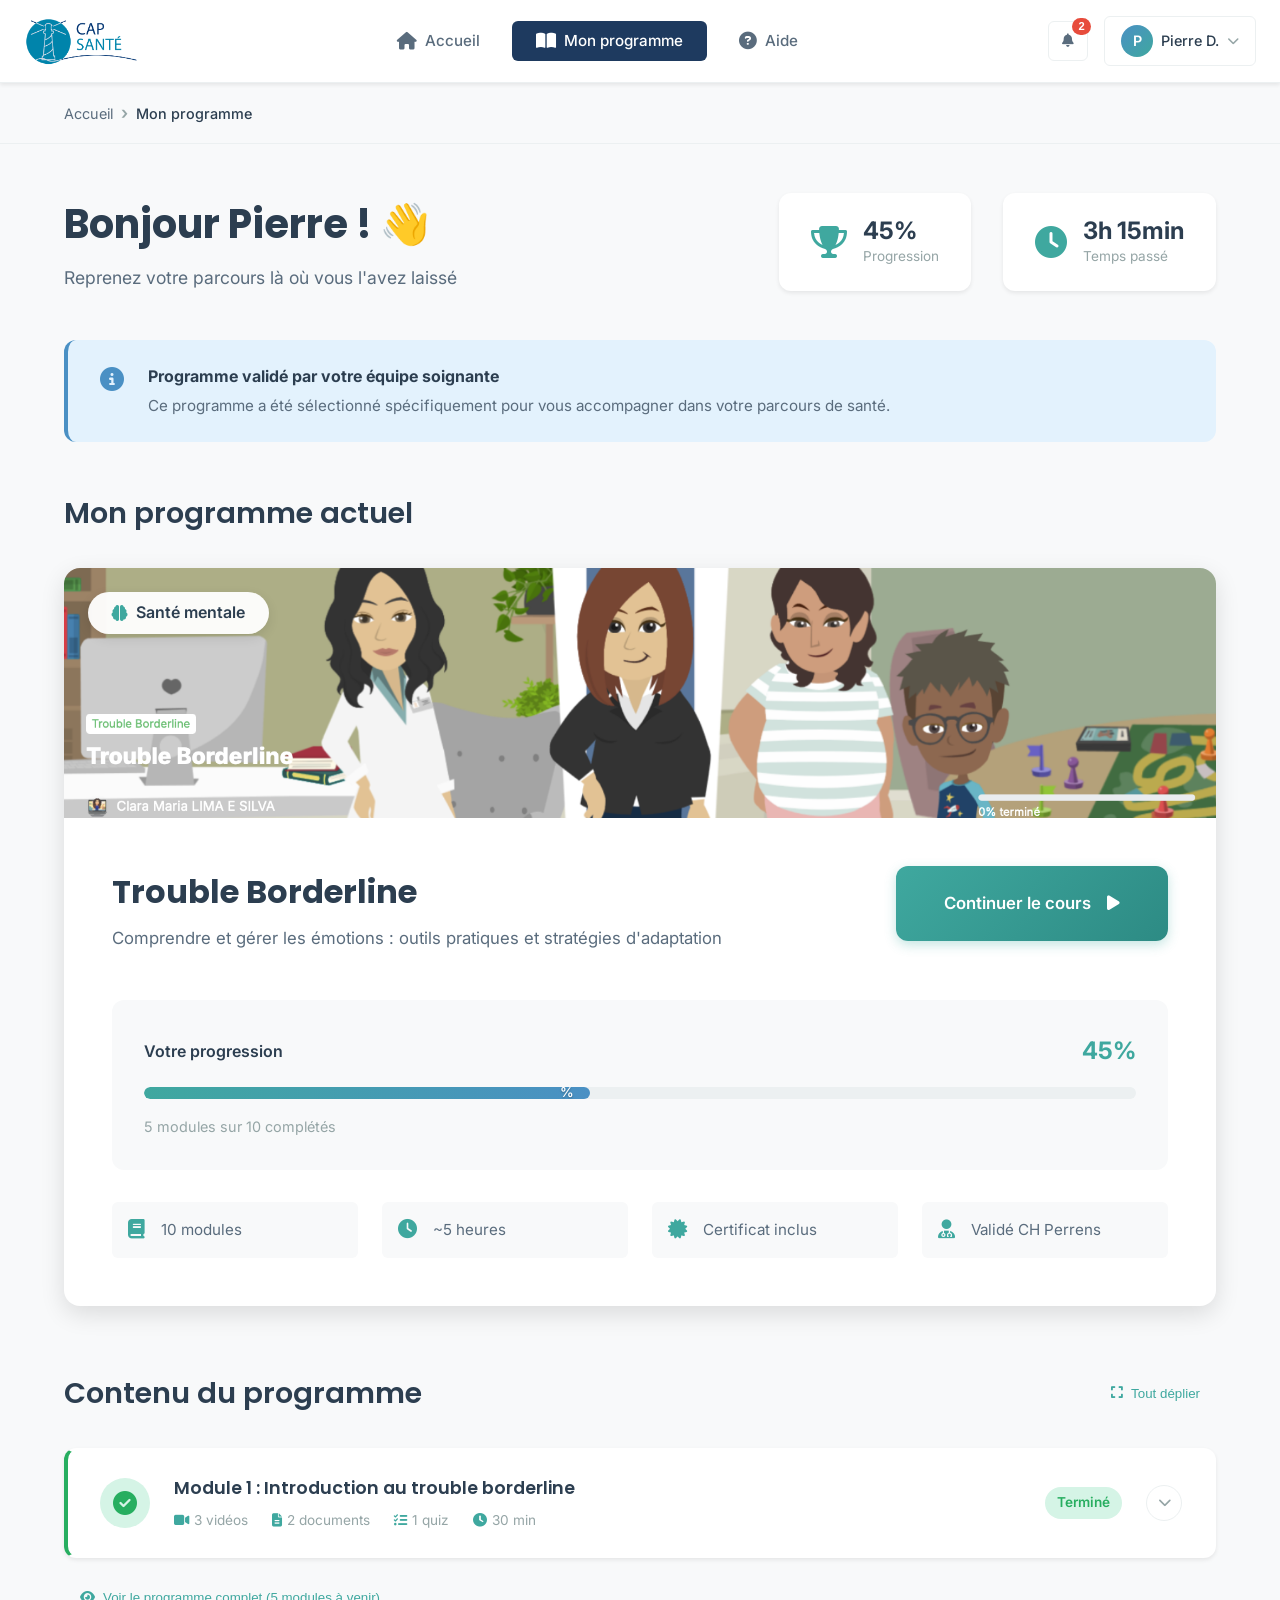
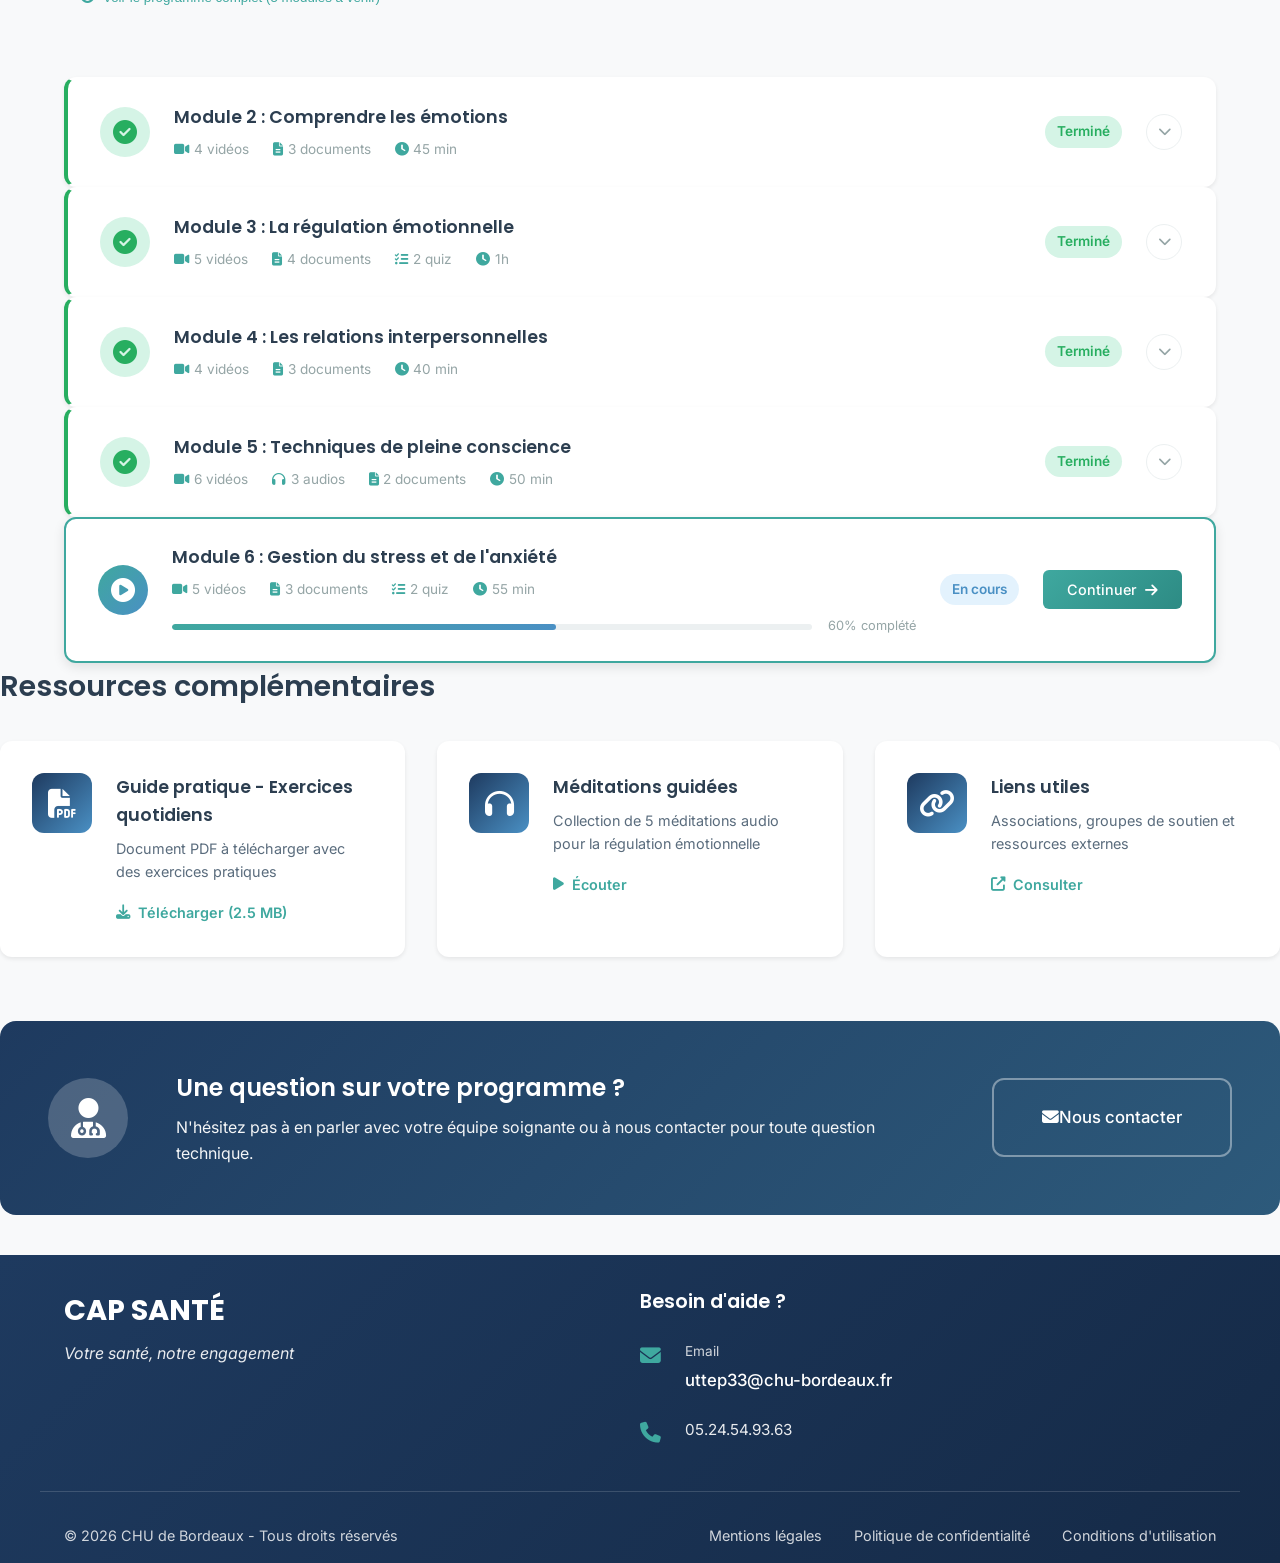
==== commit 4bbd19a7: "amélioration de l'accessibilité" ====
--- a/ateliers.html
+++ b/ateliers.html
@@ -46,7 +46,21 @@
                 </div>
             </div>
         </div>
+
     </header>
+    </header>
+
+<!-- AJOUTER ICI -->
+<nav aria-label="Fil d'Ariane" class="breadcrumb">
+    <div class="container">
+        <ol class="breadcrumb-list">
+            <li><a href="index.html">Accueil</a></li>
+            <li aria-current="page">Mon programme</li>
+        </ol>
+    </div>
+</nav>
+
+<main class="main-content dashboard-content">
 
     <!-- MAIN CONTENT -->
     <main class="main-content dashboard-content">
@@ -92,7 +106,7 @@
 
                 <div class="program-hero-card">
                     <div class="program-hero-image">
-                        <img src="https://via.placeholder.com/800x300/8e44ad/FFFFFF?text=Trouble+Borderline" alt="Programme Trouble Borderline">
+                        <img src="assets/images/BDL.png" alt="Programme Trouble Borderline">
                         <div class="program-hero-badge">
                             <i class="fas fa-brain"></i>
                             <span>Santé mentale</span>
@@ -139,7 +153,7 @@
                             </div>
                             <div class="quick-stat-item">
                                 <i class="fas fa-user-md"></i>
-                                <span>Validé CHU Bordeaux</span>
+                                <span>Validé CH Perrens</span>
                             </div>
                         </div>
                     </div>
@@ -454,47 +468,27 @@
                     <h3>Une question sur votre programme ?</h3>
                     <p>N'hésitez pas à en parler avec votre équipe soignante ou à nous contacter pour toute question technique.</p>
                 </div>
-                <a href="mailto:capsante@chu-bordeaux.fr" class="btn-secondary">
+                <a href="mailto:uttep33@chu-bordeaux.fr" class="btn-secondary">
                     <i class="fas fa-envelope"></i>
                     <span>Nous contacter</span>
                 </a>
             </div>
         </div>
     </main>
-
-    <!-- FOOTER (cohérent avec index) -->
+    <div style="padding: 20px;"></div>
+
+    <!-- FOOTER AMÉLIORÉ -->
     <footer class="footer">
         <div class="footer-container">
+            <!-- Colonne principale -->
             <div class="footer-col footer-main">
                 <div class="footer-logo-section">
                     <h3 class="footer-brand">CAP SANTÉ</h3>
                     <p class="footer-tagline">Votre santé, notre engagement</p>
                 </div>
-
-                <p class="footer-description">Cap Santé est une plateforme numérique d'éducation thérapeutique développée par le CHU de Bordeaux. Nos contenus, validés par des experts médicaux, vous aident à développer des compétences pour mieux gérer votre santé au quotidien.</p>
-
-                <div class="footer-chu-logo">
-                    <div class="chu-logo">
-                        <div class="chu-logo-box">CHU</div>
-                        <div class="chu-logo-text">
-                            <span>Hôpitaux</span>
-                            <span>Universitaires</span>
-                            <span class="chu-logo-city">de Bordeaux</span>
-                        </div>
-                    </div>
-                </div>
-            </div>
-
-            <div class="footer-col footer-links">
-                <h4 class="footer-col-title">Navigation</h4>
-                <ul class="footer-nav">
-                    <li><a href="index.html">Accueil</a></li>
-                    <li><a href="ateliers.html">Mon programme</a></li>
-                    <li><a href="#">Aide & FAQ</a></li>
-                    <li><a href="#">Accessibilité</a></li>
-                </ul>
-            </div>
-
+            </div>
+
+            <!-- Colonne contact -->
             <div class="footer-col footer-contact-col">
                 <h4 class="footer-col-title">Besoin d'aide ?</h4>
                 <div class="footer-contact-info">
@@ -502,22 +496,23 @@
                         <i class="fas fa-envelope"></i>
                         <div>
                             <p class="footer-contact-label">Email</p>
-                            <a href="mailto:capsante@chu-bordeaux.fr" class="footer-contact-link">capsante@chu-bordeaux.fr</a>
+                            <a href="mailto:capsante@chu-bordeaux.fr" class="footer-contact-link">uttep33@chu-bordeaux.fr</a>
                         </div>
                     </div>
                     <div class="footer-contact-item">
                         <i class="fas fa-phone"></i>
                         <div>
-                            <p class="footer-contact-label">Assistance technique</p>
-                            <p class="footer-contact-text">Du lundi au vendredi, 9h-17h</p>
+
+                            <p class="footer-contact-text">05.24.54.93.63</p>
                         </div>
                     </div>
                 </div>
             </div>
         </div>
 
+        <!-- Ligne du bas -->
         <div class="footer-bottom">
-            <p class="footer-copyright">&copy; 2025 CHU de Bordeaux - Tous droits réservés</p>
+            <p class="footer-copyright">&copy; 2026 CHU de Bordeaux - Tous droits réservés</p>
             <div class="footer-legal-links">
                 <a href="#">Mentions légales</a>
                 <a href="#">Politique de confidentialité</a>
@@ -537,5 +532,6 @@
             btn.style.display = 'none';
         }
     </script>
+    <script src="ajouts.js"></script>
 </body>
 </html>
--- a/styles.css
+++ b/styles.css
@@ -10,36 +10,21 @@
 
 :root {
     /* Couleurs principales - Palette médicale moderne */
+
     --primary-blue: #1e3a5f;
     --secondary-blue: #2d5a7b;
     --light-blue: #4a90c4;
     --accent-teal: #3fa89f;
     --yellow: #ffc107;
 
- /* Couleurs simplifiées par grande catégorie médicale */
-
-/* Catégorie Cardio-métabolique (rouge) */
-.program-diabetes,
-.program-hta,
-.program-cardio {
-    background: linear-gradient(135deg, #e74c3c, #c0392b);
-}
-
-/* Catégorie Santé mentale (violet) */
-.program-mental {
-    background: linear-gradient(135deg, #9b59b6, #8e44ad);
-}
-
-/* Catégorie Respiratoire (bleu) */
-.program-respiratory {
-    background: linear-gradient(135deg, #3498db, #2980b9);
-}
-
-/* Catégorie Autre (vert) */
-.program-rheumatology,
-.program-nutrition {
-    background: linear-gradient(135deg, #27ae60, #229954);
-}
+    /* Couleurs spécifiques programmes */
+    --program-diabetes: #e74c3c;
+    --program-cardio: #c0392b;
+    --program-hta: #d35400;
+    --program-mental: #8e44ad;
+    --program-respiratory: #3498db;
+    --program-rheumatology: #e67e22;
+    --program-nutrition: #27ae60;
 
     /* Couleurs de texte */
     --text-dark: #2c3e50;
@@ -190,6 +175,7 @@
     display: flex;
     align-items: center;
     justify-content: center;
+    position: relative;
 }
 
 .icon-btn:hover {
@@ -244,12 +230,13 @@
 
 .hero {
     position: relative;
-    height: 550px;
-    display: flex;
-    align-items: center;
-    justify-content: flex-start;
+    min-height: 600px;
+    display: flex;
+    align-items: center;
+    justify-content: center;
+    background: linear-gradient(135deg, var(--primary-blue) 0%, var(--accent-blue) 100%);
     overflow: hidden;
-    background-color: var(--primary-blue);
+    padding: 3rem 2rem;
 }
 
 .hero-bg-image {
@@ -279,9 +266,11 @@
 .hero-content {
     position: relative;
     z-index: 2;
-    max-width: 1200px;
-    margin: 0 auto;
-    padding: 0 var(--spacing-xl);
+    text-align: center;
+    max-width: 900px;
+    width: 100%; /* ← IMPORTANT */
+    margin: 0 auto; /* ← DOUBLE SÉCURITÉ */
+    padding: 2rem;
 }
 
 .hero-badge {
@@ -317,12 +306,16 @@
     text-shadow: 1px 2px 8px rgba(0, 0, 0, 0.3);
     max-width: 600px;
     font-weight: 400;
+    margin-left: auto;
+    margin-right: auto;
 }
 
 .hero-cta {
     display: flex;
     gap: var(--spacing-md);
     align-items: center;
+    justify-content: center;
+    flex-wrap: wrap;
 }
 
 .btn-primary {
@@ -338,6 +331,8 @@
     font-size: 1.05rem;
     transition: var(--transition);
     box-shadow: 0 4px 12px rgba(63, 168, 159, 0.3);
+    border: none;
+    cursor: pointer;
 }
 
 .btn-primary:hover {
@@ -662,6 +657,110 @@
 }
 
 /* ========================================
+   CTA ACCESS SECTION
+   ======================================== */
+
+.cta-access-section {
+    background-color: var(--bg-light);
+    padding: var(--spacing-xxl) 0;
+}
+
+.cta-access-card {
+    background: linear-gradient(135deg, var(--primary-blue), var(--secondary-blue));
+    border-radius: var(--border-radius-lg);
+    padding: var(--spacing-xl) var(--spacing-xxl);
+    display: flex;
+    align-items: center;
+    gap: var(--spacing-xl);
+    box-shadow: var(--shadow-lg);
+    color: var(--text-white);
+    position: relative;
+    overflow: hidden;
+}
+
+.cta-access-card::before {
+    content: '';
+    position: absolute;
+    top: -50%;
+    right: -10%;
+    width: 300px;
+    height: 300px;
+    background: radial-gradient(circle, rgba(255, 255, 255, 0.1) 0%, transparent 70%);
+    border-radius: 50%;
+}
+
+.cta-access-icon {
+    width: 80px;
+    height: 80px;
+    border-radius: 50%;
+    background-color: rgba(255, 255, 255, 0.2);
+    backdrop-filter: blur(10px);
+    display: flex;
+    align-items: center;
+    justify-content: center;
+    flex-shrink: 0;
+    position: relative;
+    z-index: 1;
+}
+
+.cta-access-icon i {
+    font-size: 2.5rem;
+    color: var(--text-white);
+}
+
+.cta-access-content {
+    flex: 1;
+    position: relative;
+    z-index: 1;
+}
+
+.cta-access-content h2 {
+    font-family: 'Poppins', sans-serif;
+    font-size: 2rem;
+    font-weight: 700;
+    margin-bottom: var(--spacing-sm);
+    color: var(--text-white);
+}
+
+.cta-access-content p {
+    font-size: 1.1rem;
+    opacity: 0.95;
+    line-height: 1.7;
+}
+
+.btn-primary-large {
+    display: inline-flex;
+    align-items: center;
+    gap: var(--spacing-sm);
+    background-color: var(--bg-white);
+    color: var(--primary-blue);
+    padding: var(--spacing-md) var(--spacing-xl);
+    border-radius: var(--border-radius);
+    text-decoration: none;
+    font-weight: 700;
+    font-size: 1.1rem;
+    transition: var(--transition);
+    box-shadow: 0 4px 12px rgba(0, 0, 0, 0.2);
+    white-space: nowrap;
+    position: relative;
+    z-index: 1;
+}
+
+.btn-primary-large:hover {
+    background-color: var(--accent-teal);
+    color: var(--text-white);
+    transform: translateY(-3px);
+    box-shadow: 0 8px 20px rgba(0, 0, 0, 0.3);
+}
+
+.btn-primary-large i {
+    transition: var(--transition);
+}
+
+.btn-primary-large:hover i {
+    transform: translateX(4px);
+}
+/* ========================================
    SECTION PROGRAMMES
    ======================================== */
 
@@ -676,6 +775,7 @@
     gap: var(--spacing-lg);
     margin-bottom: var(--spacing-xl);
 }
+
 /* Masquer les programmes 7 à 10 par défaut */
 .program-card:nth-child(n+7) {
     display: none;
@@ -716,6 +816,7 @@
 .btn-show-more:hover i {
     transform: translateY(2px);
 }
+
 .program-card {
     background-color: var(--bg-white);
     border-radius: var(--border-radius-lg);
@@ -766,17 +867,11 @@
     color: var(--text-white);
 }
 
-/* Couleurs spécifiques par programme */
-.program-diabetes {
+/* Couleurs simplifiées par grande catégorie médicale */
+.program-diabetes,
+.program-hta,
+.program-cardio {
     background: linear-gradient(135deg, #e74c3c, #c0392b);
-}
-
-.program-hta {
-    background: linear-gradient(135deg, #e67e22, #d35400);
-}
-
-.program-cardio {
-    background: linear-gradient(135deg, #c0392b, #922b21);
 }
 
 .program-mental {
@@ -787,12 +882,9 @@
     background: linear-gradient(135deg, #3498db, #2980b9);
 }
 
-.program-rheumatology {
-    background: linear-gradient(135deg, #f39c12, #e67e22);
-}
-
+.program-rheumatology,
 .program-nutrition {
-    background: linear-gradient(135deg, #2ecc71, #27ae60);
+    background: linear-gradient(135deg, #27ae60, #229954);
 }
 
 .program-card-body {
@@ -860,7 +952,7 @@
 .footer {
     background: linear-gradient(135deg, var(--primary-blue), #152a47);
     color: var(--text-white);
-    padding: var(--spacing-xxl) 0 var(--spacing-md);
+    padding: var(--spacing-lg) 0 var(--spacing-sm);
 }
 
 .footer-container {
@@ -1030,7 +1122,7 @@
 }
 
 /* ========================================
-   ANIMATIONS (optionnelles)
+   ANIMATIONS
    ======================================== */
 
 @keyframes fadeInUp {
@@ -1044,7 +1136,6 @@
     }
 }
 
-/* Peut être appliqué au chargement */
 .hero-content > * {
     animation: fadeInUp 0.8s ease-out backwards;
 }
@@ -1073,7 +1164,6 @@
     background-color: var(--bg-light);
 }
 
-/* Notification Badge */
 .notif-badge {
     position: absolute;
     top: -4px;
@@ -1088,11 +1178,6 @@
     text-align: center;
 }
 
-.icon-btn {
-    position: relative;
-}
-
-/* Dashboard Greeting */
 .dashboard-greeting {
     display: flex;
     justify-content: space-between;
@@ -1151,7 +1236,6 @@
     color: var(--text-light);
 }
 
-/* Info Alert */
 .info-alert {
     display: flex;
     gap: var(--spacing-md);
@@ -1185,7 +1269,6 @@
     line-height: 1.6;
 }
 
-/* Section Headers */
 .section-header-inline {
     display: flex;
     justify-content: space-between;
@@ -1222,7 +1305,6 @@
     color: var(--primary-blue);
 }
 
-/* Program Hero Card */
 .my-program-section {
     margin-bottom: var(--spacing-xxl);
 }
@@ -1291,7 +1373,6 @@
     line-height: 1.6;
 }
 
-/* Progress Section */
 .progress-section {
     padding: var(--spacing-lg);
     background-color: var(--bg-light);
@@ -1337,7 +1418,6 @@
     color: var(--text-light);
 }
 
-/* Quick Stats */
 .program-quick-stats {
     display: grid;
     grid-template-columns: repeat(auto-fit, minmax(200px, 1fr));
@@ -1363,7 +1443,6 @@
     color: var(--text-medium);
 }
 
-/* Modules Section */
 .modules-section {
     margin-bottom: var(--spacing-xxl);
 }
@@ -1397,6 +1476,10 @@
 
 .module-locked {
     opacity: 0.6;
+}
+
+/* Masquer tous les modules verrouillés sauf le premier */
+.module-locked:not(:first-of-type) {
     display: none;
 }
 
@@ -1560,7 +1643,6 @@
     box-shadow: var(--shadow-md);
 }
 
-/* Resources Section */
 .resources-section {
     margin-bottom: var(--spacing-xxl);
 }
@@ -1636,7 +1718,6 @@
     color: var(--primary-blue);
 }
 
-/* Contact CTA */
 .contact-cta {
     display: flex;
     align-items: center;
@@ -1681,136 +1762,7 @@
 }
 
 /* ========================================
-   RESPONSIVE
-   ======================================== */
-
-@media (max-width: 1024px) {
-    .footer-container {
-        grid-template-columns: 1fr 1fr;
-    }
-
-    .footer-main {
-        grid-column: 1 / -1;
-    }
-}
-
-@media (max-width: 768px) {
-    .header-container {
-        flex-wrap: wrap;
-        gap: var(--spacing-sm);
-    }
-
-    .nav {
-        order: 3;
-        width: 100%;
-        justify-content: flex-start;
-    }
-
-    .hero-title {
-        font-size: 3rem;
-    }
-
-    .hero-subtitle {
-        font-size: 1.1rem;
-    }
-
-    .hero-cta {
-        flex-direction: column;
-        align-items: flex-start;
-    }
-
-    .news-item {
-        flex-direction: column;
-        text-align: center;
-    }
-
-    .cap-sante-content {
-        grid-template-columns: 1fr;
-    }
-
-    .programs-grid {
-        grid-template-columns: 1fr;
-    }
-
-    .footer-container {
-        grid-template-columns: 1fr;
-    }
-
-    .footer-bottom {
-        flex-direction: column;
-        gap: var(--spacing-md);
-        text-align: center;
-    }
-
-    .footer-legal-links {
-        flex-direction: column;
-        gap: var(--spacing-sm);
-    }
-
-    /* Dashboard responsive */
-    .dashboard-greeting {
-        flex-direction: column;
-        align-items: flex-start;
-    }
-
-    .greeting-stats {
-        width: 100%;
-        flex-direction: column;
-    }
-
-    .stat-item {
-        width: 100%;
-    }
-
-    .program-hero-header {
-        flex-direction: column;
-    }
-
-    .program-quick-stats {
-        grid-template-columns: 1fr;
-    }
-
-    .module-header {
-        flex-wrap: wrap;
-    }
-
-    .module-actions {
-        width: 100%;
-        justify-content: space-between;
-    }
-
-    .resources-grid {
-        grid-template-columns: 1fr;
-    }
-
-    .contact-cta {
-        flex-direction: column;
-        text-align: center;
-    }
-}
-
-@media (max-width: 480px) {
-    .hero {
-        height: 450px;
-    }
-
-    .hero-title {
-        font-size: 2.2rem;
-    }
-
-    .section-title {
-        font-size: 2rem;
-    }
-
-    .btn-primary,
-    .btn-secondary {
-        padding: var(--spacing-sm) var(--spacing-md);
-        font-size: 1rem;
-    }
-}
-
-/* ========================================
-   COURSE PAGE (cours.html)
+   COURSE PAGE
    ======================================== */
 
 .course-layout {
@@ -1818,10 +1770,6 @@
     min-height: calc(100vh - 60px);
     background-color: var(--bg-light);
 }
-
-/* ========================================
-   COURSE SIDEBAR
-   ======================================== */
 
 .course-sidebar {
     width: 280px;
@@ -1943,16 +1891,11 @@
     font-weight: 500;
 }
 
-/* ========================================
-   COURSE MAIN CONTENT
-   ======================================== */
-
 .course-main {
     flex: 1;
     overflow-y: auto;
 }
 
-/* Course Banner */
 .course-banner {
     position: relative;
     height: 300px;
@@ -2009,7 +1952,6 @@
     gap: var(--spacing-xs);
 }
 
-/* Course Tabs */
 .course-tabs {
     display: flex;
     background-color: var(--bg-white);
@@ -2040,7 +1982,6 @@
     font-weight: 600;
 }
 
-/* Course Content */
 .course-content {
     background-color: var(--bg-white);
     padding: var(--spacing-xl);
@@ -2105,12 +2046,10 @@
     line-height: 1.7;
 }
 
-/* Activities Section */
 .activities-section {
     margin-top: var(--spacing-lg);
 }
 
-/* Video Container */
 .video-container {
     margin: var(--spacing-lg) 0;
     border-radius: var(--border-radius-lg);
@@ -2156,7 +2095,6 @@
     box-shadow: var(--shadow-hover);
 }
 
-/* Course Description */
 .course-description {
     background-color: var(--bg-light);
     padding: var(--spacing-lg);
@@ -2191,7 +2129,6 @@
     font-size: 1.1rem;
 }
 
-/* Course Documents */
 .course-documents {
     margin-top: var(--spacing-lg);
 }
@@ -2248,7 +2185,6 @@
     font-size: 1.2rem;
 }
 
-/* Rating Section */
 .rating-section {
     margin-top: var(--spacing-xxl);
     padding-top: var(--spacing-xl);
@@ -2361,7 +2297,6 @@
     color: var(--text-light);
 }
 
-/* Reviews Section */
 .reviews-section {
     margin-top: var(--spacing-lg);
 }
@@ -2396,7 +2331,6 @@
     border-radius: var(--border-radius);
 }
 
-/* Course Navigation */
 .course-navigation {
     display: flex;
     justify-content: space-between;
@@ -2406,7 +2340,6 @@
     border-top: 2px solid var(--bg-gray);
 }
 
-/* Scroll to top button */
 .scroll-top {
     position: fixed;
     bottom: var(--spacing-lg);
@@ -2434,20 +2367,139 @@
 }
 
 /* ========================================
-   RESPONSIVE - COURSE PAGE
+   RESPONSIVE
    ======================================== */
 
 @media (max-width: 1024px) {
+    .footer-container {
+        grid-template-columns: 1fr 1fr;
+    }
+
+    .footer-main {
+        grid-column: 1 / -1;
+    }
+
+    .rating-container {
+        grid-template-columns: 1fr;
+    }
+
     .course-sidebar {
         width: 240px;
     }
-
-    .rating-container {
+}
+
+@media (max-width: 768px) {
+    .header-container {
+        flex-wrap: wrap;
+        gap: var(--spacing-sm);
+    }
+
+    .nav {
+        order: 3;
+        width: 100%;
+        justify-content: flex-start;
+    }
+
+    .hero-title {
+        font-size: 3rem;
+    }
+
+    .hero-subtitle {
+        font-size: 1.1rem;
+    }
+
+    .hero-cta {
+        flex-direction: column;
+        align-items: flex-start;
+    }
+
+    .news-item {
+        flex-direction: column;
+        text-align: center;
+    }
+
+    .cap-sante-content {
         grid-template-columns: 1fr;
     }
-}
-
-@media (max-width: 768px) {
+
+    .programs-grid {
+        grid-template-columns: 1fr;
+    }
+
+    .footer-container {
+        grid-template-columns: 1fr;
+    }
+
+    .footer-bottom {
+        flex-direction: column;
+        gap: var(--spacing-md);
+        text-align: center;
+    }
+
+    .footer-legal-links {
+        flex-direction: column;
+        gap: var(--spacing-sm);
+    }
+
+    .dashboard-greeting {
+        flex-direction: column;
+        align-items: flex-start;
+    }
+
+    .greeting-stats {
+        width: 100%;
+        flex-direction: column;
+    }
+
+    .stat-item {
+        width: 100%;
+    }
+
+    .program-hero-header {
+        flex-direction: column;
+    }
+
+    .program-quick-stats {
+        grid-template-columns: 1fr;
+    }
+
+    .module-header {
+        flex-wrap: wrap;
+    }
+
+    .module-actions {
+        width: 100%;
+        justify-content: space-between;
+    }
+
+    .resources-grid {
+        grid-template-columns: 1fr;
+    }
+
+    .contact-cta {
+        flex-direction: column;
+        text-align: center;
+    }
+
+    .cta-access-card {
+        flex-direction: column;
+        text-align: center;
+        padding: var(--spacing-xl) var(--spacing-md);
+    }
+
+    .cta-access-content h2 {
+        font-size: 1.5rem;
+    }
+
+    .cta-access-content p {
+        font-size: 1rem;
+    }
+
+    .btn-primary-large {
+        width: 100%;
+        justify-content: center;
+    }
+
     .course-layout {
         flex-direction: column;
     }
@@ -2497,6 +2549,24 @@
 }
 
 @media (max-width: 480px) {
+    .hero {
+        height: 450px;
+    }
+
+    .hero-title {
+        font-size: 2.2rem;
+    }
+
+    .section-title {
+        font-size: 2rem;
+    }
+
+    .btn-primary,
+    .btn-secondary {
+        padding: var(--spacing-sm) var(--spacing-md);
+        font-size: 1rem;
+    }
+
     .course-banner-overlay {
         padding: var(--spacing-md);
     }
@@ -2517,3 +2587,332 @@
         font-size: 1rem;
     }
 }
+
+/* ========================================
+   À COPIER-COLLER À LA FIN DE styles.css
+   Améliorations visuelles pour la démo desktop
+   ======================================== */
+
+/* 1. FOCUS INDICATORS - Visible quand tu navigues au clavier */
+*:focus {
+    outline: none;
+}
+
+*:focus-visible {
+    outline: 3px solid #3fa89f;
+    outline-offset: 2px;
+    transition: outline-offset 0.2s ease;
+}
+
+.nav-link:focus-visible,
+.sidebar-link:focus-visible {
+    outline: 3px solid #3fa89f;
+    outline-offset: 3px;
+    background-color: rgba(63, 168, 159, 0.1);
+}
+
+.btn-primary:focus-visible {
+    outline: 3px solid #ffc107;
+    outline-offset: 3px;
+    box-shadow: 0 0 0 6px rgba(255, 193, 7, 0.2);
+}
+
+.carousel-btn:focus-visible,
+.carousel-dot:focus-visible {
+    outline: 3px solid #3fa89f;
+    outline-offset: 4px;
+}
+
+
+/* 2. BREADCRUMBS - Navigation claire */
+.breadcrumb {
+    padding: 1rem 0;
+    background: #f8f9fa;
+    border-bottom: 1px solid #ecf0f1;
+}
+
+.breadcrumb-list {
+    display: flex;
+    gap: 0.5rem;
+    list-style: none;
+    font-size: 0.9rem;
+    align-items: center;
+}
+
+.breadcrumb-list li {
+    display: flex;
+    align-items: center;
+}
+
+.breadcrumb-list li:not(:last-child)::after {
+    content: '›';
+    margin-left: 0.5rem;
+    color: #95a5a6;
+    font-weight: 600;
+    font-size: 1.1rem;
+}
+
+.breadcrumb-list a {
+    color: #5a6c7d;
+    text-decoration: none;
+    transition: all 0.3s ease;
+}
+
+.breadcrumb-list a:hover {
+    color: #3fa89f;
+    text-decoration: underline;
+}
+
+.breadcrumb-list [aria-current="page"] {
+    color: #2c3e50;
+    font-weight: 500;
+}
+
+
+/* 3. CAROUSEL - Bouton pause visible */
+.carousel-pause {
+    position: absolute;
+    top: 1rem;
+    right: 1rem;
+    width: 40px;
+    height: 40px;
+    border-radius: 50%;
+    background: rgba(255, 255, 255, 0.95);
+    border: 2px solid #1e3a5f;
+    color: #1e3a5f;
+    cursor: pointer;
+    display: flex;
+    align-items: center;
+    justify-content: center;
+    transition: all 0.3s ease;
+    z-index: 10;
+    box-shadow: 0 2px 8px rgba(0, 0, 0, 0.15);
+}
+
+.carousel-pause:hover {
+    background: #1e3a5f;
+    color: #ffffff;
+    transform: scale(1.1);
+}
+
+.carousel-pause i {
+    font-size: 0.9rem;
+}
+
+
+/* 4. CAROUSEL DOTS - Plus gros et accessibles */
+.carousel-dot {
+    width: 44px !important;
+    height: 44px !important;
+    display: flex;
+    align-items: center;
+    justify-content: center;
+    padding: 0;
+    background: transparent;
+}
+
+.carousel-dot::before {
+    content: '';
+    width: 12px;
+    height: 12px;
+    background: currentColor;
+    border-radius: 50%;
+    border: 2px solid currentColor;
+    transition: all 0.3s ease;
+}
+
+.carousel-dot.active::before {
+    background: #1e3a5f;
+    width: 14px;
+    height: 14px;
+}
+
+.carousel-dot:hover::before {
+    transform: scale(1.3);
+}
+
+
+/* 5. MESSAGES SUCCESS/ERROR - Pour montrer l'interactivité */
+.message {
+    padding: 1.5rem;
+    border-radius: 12px;
+    margin-bottom: 1.5rem;
+    display: flex;
+    align-items: flex-start;
+    gap: 1rem;
+    animation: slideIn 0.4s ease;
+}
+
+@keyframes slideIn {
+    from {
+        opacity: 0;
+        transform: translateY(-10px);
+    }
+    to {
+        opacity: 1;
+        transform: translateY(0);
+    }
+}
+
+.message-icon {
+    flex-shrink: 0;
+    font-size: 1.5rem;
+}
+
+.message-content {
+    flex: 1;
+}
+
+.message-content strong {
+    display: block;
+    margin-bottom: 0.25rem;
+    font-size: 1.05rem;
+}
+
+.message-success {
+    background: #d4edda;
+    border-left: 4px solid #28a745;
+    color: #155724;
+}
+
+.message-success .message-icon {
+    color: #28a745;
+}
+
+.message-error {
+    background: #f8d7da;
+    border-left: 4px solid #dc3545;
+    color: #721c24;
+}
+
+.message-error .message-icon {
+    color: #dc3545;
+}
+
+.message-info {
+    background: #d1ecf1;
+    border-left: 4px solid #17a2b8;
+    color: #0c5460;
+}
+
+.message-info .message-icon {
+    color: #17a2b8;
+}
+
+.message-warning {
+    background: #fff3cd;
+    border-left: 4px solid #ffc107;
+    color: #856404;
+}
+
+.message-warning .message-icon {
+    color: #ffc107;
+}
+
+
+/* 6. LOADING STATE - Pour montrer les interactions */
+.loading {
+    position: relative;
+    pointer-events: none;
+    opacity: 0.6;
+}
+
+.loading::after {
+    content: '';
+    position: absolute;
+    top: 50%;
+    left: 50%;
+    transform: translate(-50%, -50%);
+    width: 24px;
+    height: 24px;
+    border: 3px solid #3fa89f;
+    border-top-color: transparent;
+    border-radius: 50%;
+    animation: spin 0.8s linear infinite;
+}
+
+@keyframes spin {
+    to { transform: translate(-50%, -50%) rotate(360deg); }
+}
+
+
+/* 7. SECTION TITLES - Avec accent visuel */
+.section-title {
+    position: relative;
+    padding-bottom: 1rem;
+}
+
+.section-title::after {
+    content: '';
+    position: absolute;
+    bottom: 0;
+    left: 0;
+    width: 60px;
+    height: 4px;
+    background: linear-gradient(90deg, #3fa89f, transparent);
+    border-radius: 2px;
+}
+
+.section-header {
+    text-align: center;
+}
+
+.section-header .section-title::after {
+    left: 50%;
+    transform: translateX(-50%);
+}
+
+
+/* 8. SMOOTH SCROLL */
+html {
+    scroll-behavior: smooth;
+}
+
+
+/* 9. VISUALLY HIDDEN - Pour textes accessibles invisibles */
+.visually-hidden {
+    position: absolute;
+    width: 1px;
+    height: 1px;
+    margin: -1px;
+    padding: 0;
+    overflow: hidden;
+    clip: rect(0, 0, 0, 0);
+    white-space: nowrap;
+    border: 0;
+}
+
+
+/* 10. HOVER AMÉLIORÉS sur les cards programmes */
+.program-card {
+    transition: all 0.3s ease;
+    cursor: pointer;
+}
+
+.program-card:hover {
+    transform: translateY(-8px);
+    box-shadow: 0 12px 32px rgba(0, 0, 0, 0.15);
+}
+
+.program-card:focus-within {
+    outline: 3px solid #3fa89f;
+    outline-offset: 3px;
+}
+
+
+/* 11. PROGRESS BAR ACCESSIBLE - Avec pourcentage visible */
+.progress-bar-fill {
+    position: relative;
+}
+
+.progress-bar-fill::after {
+    content: attr(aria-valuenow) '%';
+    position: absolute;
+    right: 1rem;
+    top: 50%;
+    transform: translateY(-50%);
+    font-size: 0.85rem;
+    font-weight: 600;
+    color: #ffffff;
+    text-shadow: 0 1px 2px rgba(0, 0, 0, 0.3);
+}
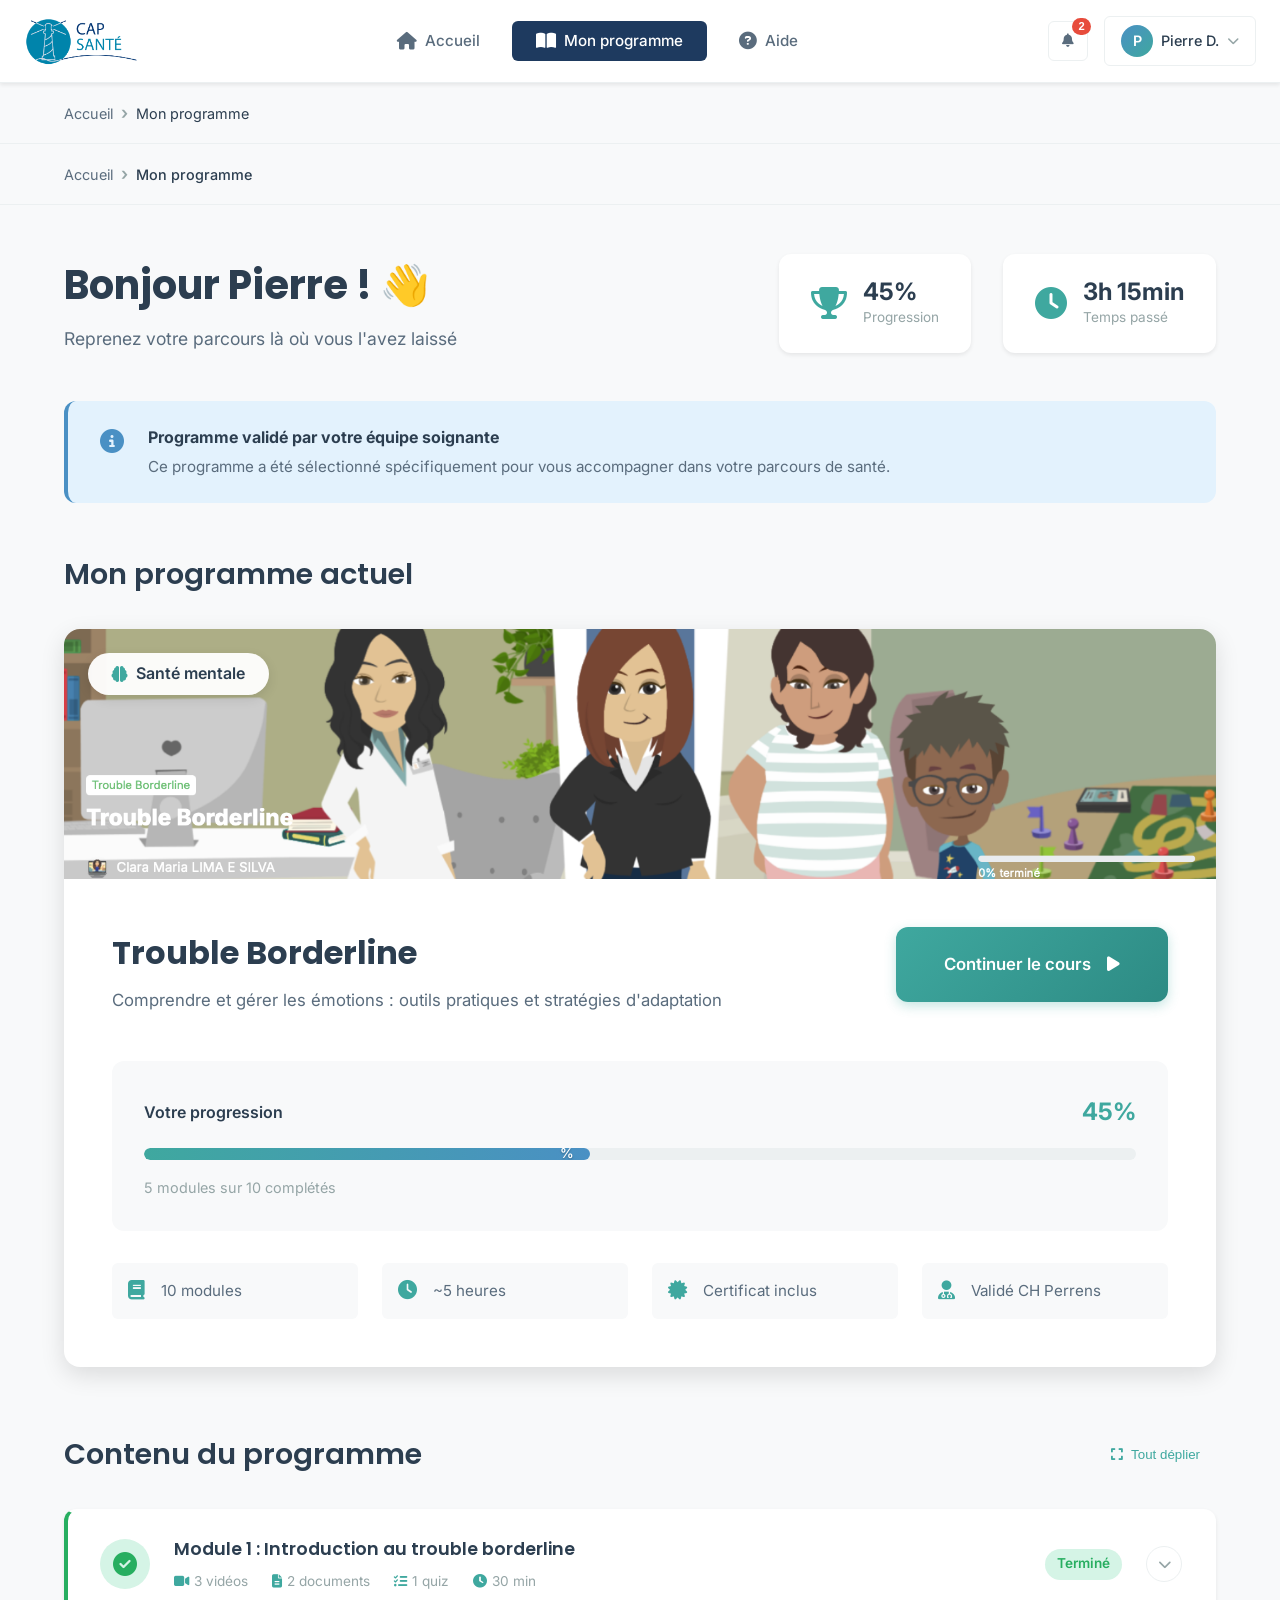
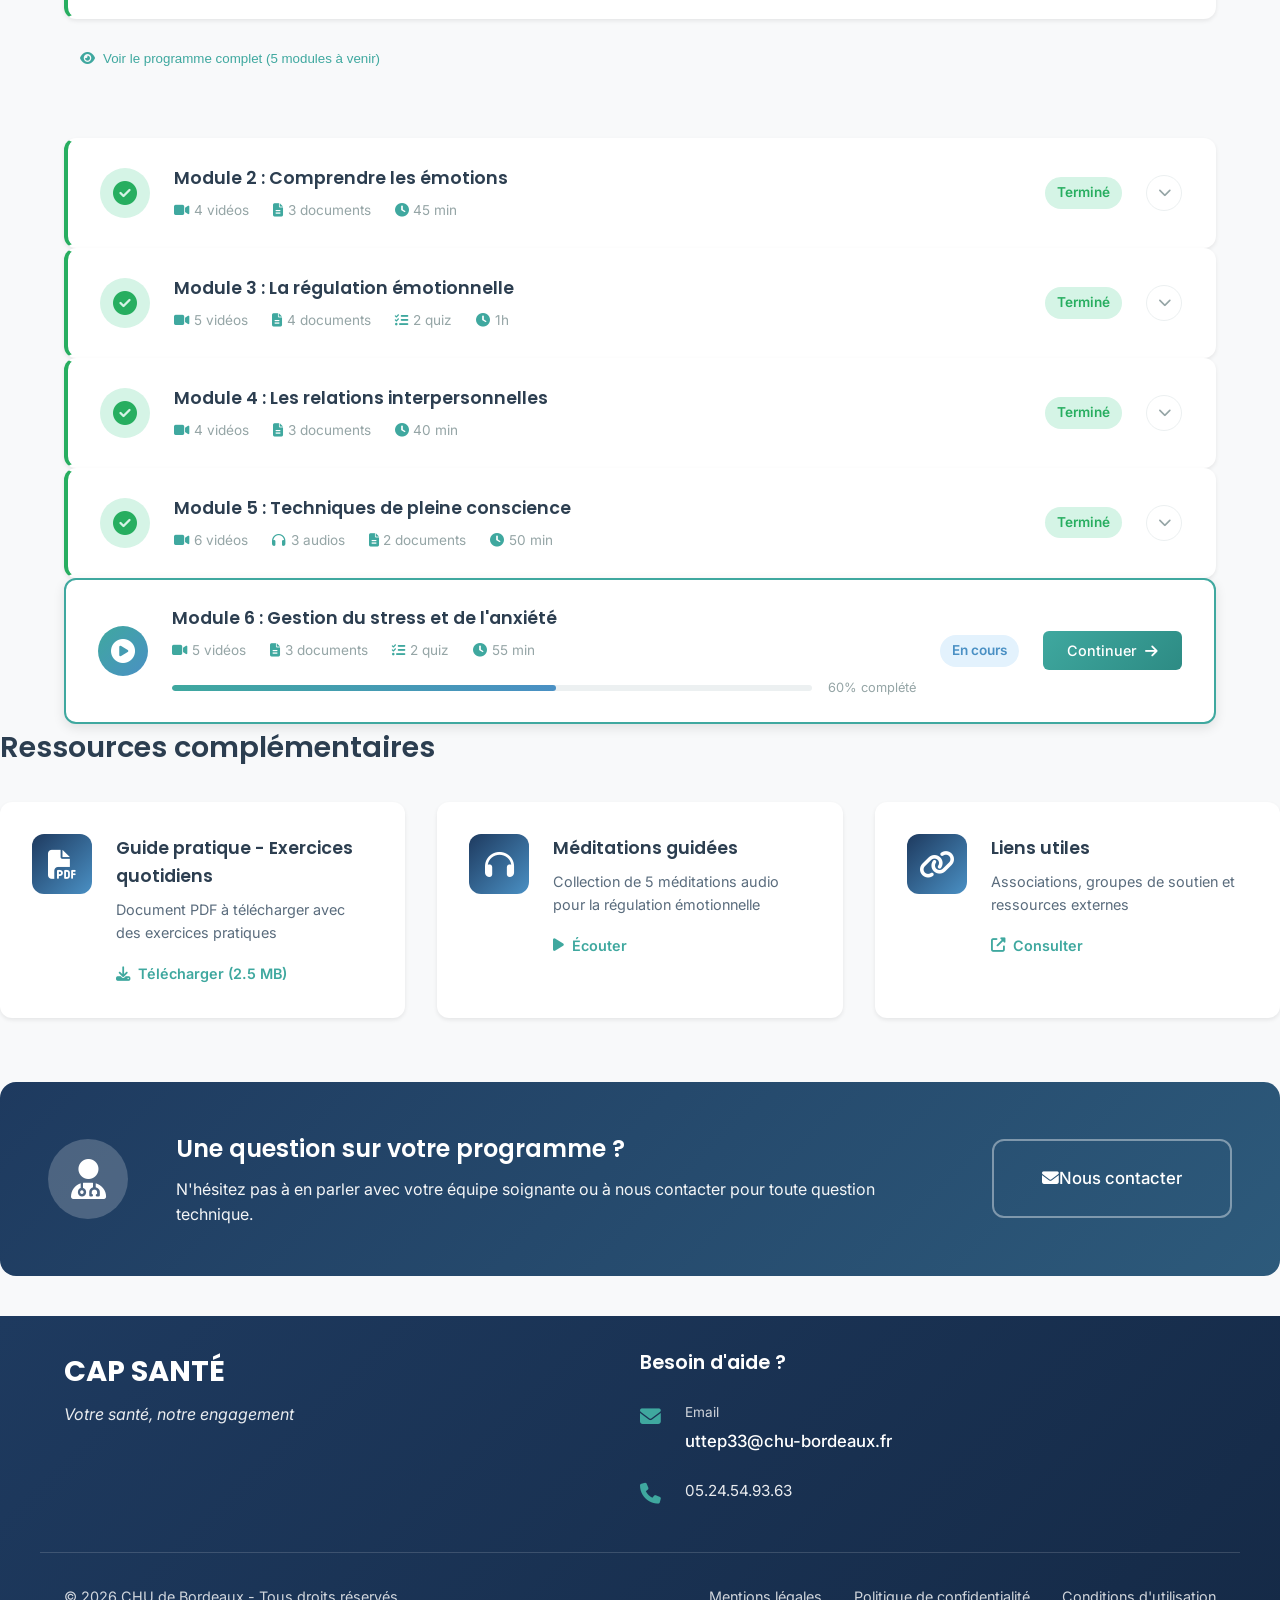
==== commit 5f6b1134: "multi navigateur" ====
--- a/ateliers.html
+++ b/ateliers.html
@@ -48,7 +48,14 @@
         </div>
 
     </header>
-    </header>
+    <nav class="breadcrumb">
+    <div class="container">
+        <ol class="breadcrumb-list">
+            <li><a href="index.html">Accueil</a></li>
+            <li>Mon programme</li>
+        </ol>
+    </div>
+</nav>
 
 <!-- AJOUTER ICI -->
 <nav aria-label="Fil d'Ariane" class="breadcrumb">
--- a/styles.css
+++ b/styles.css
@@ -2916,3 +2916,57 @@
     color: #ffffff;
     text-shadow: 0 1px 2px rgba(0, 0, 0, 0.3);
 }
+
+/* AMÉLIORATIONS */
+*:focus {outline: none;}
+button:focus, a:focus, .nav-link:focus, .btn-primary:focus {
+    outline: 3px solid #3fa89f !important;
+    outline-offset: 2px !important;
+}
+
+.breadcrumb {
+    padding: 1rem 0;
+    background: #f8f9fa;
+    border-bottom: 1px solid #ecf0f1;
+}
+.breadcrumb-list {
+    display: flex;
+    gap: 0.5rem;
+    list-style: none;
+    font-size: 0.9rem;
+    margin: 0;
+    padding: 0;
+}
+.breadcrumb-list li:not(:last-child)::after {
+    content: '›';
+    margin-left: 0.5rem;
+    color: #95a5a6;
+}
+.breadcrumb-list a {
+    color: #5a6c7d;
+    text-decoration: none;
+}
+.breadcrumb-list a:hover {
+    color: #3fa89f;
+}
+
+.carousel-pause {
+    position: absolute !important;
+    top: 1rem !important;
+    right: 1rem !important;
+    width: 40px;
+    height: 40px;
+    border-radius: 50%;
+    background: white;
+    border: 2px solid #1e3a5f;
+    color: #1e3a5f;
+    cursor: pointer;
+    z-index: 999 !important;
+    display: flex;
+    align-items: center;
+    justify-content: center;
+}
+.carousel-pause:hover {
+    background: #1e3a5f;
+    color: white;
+}
